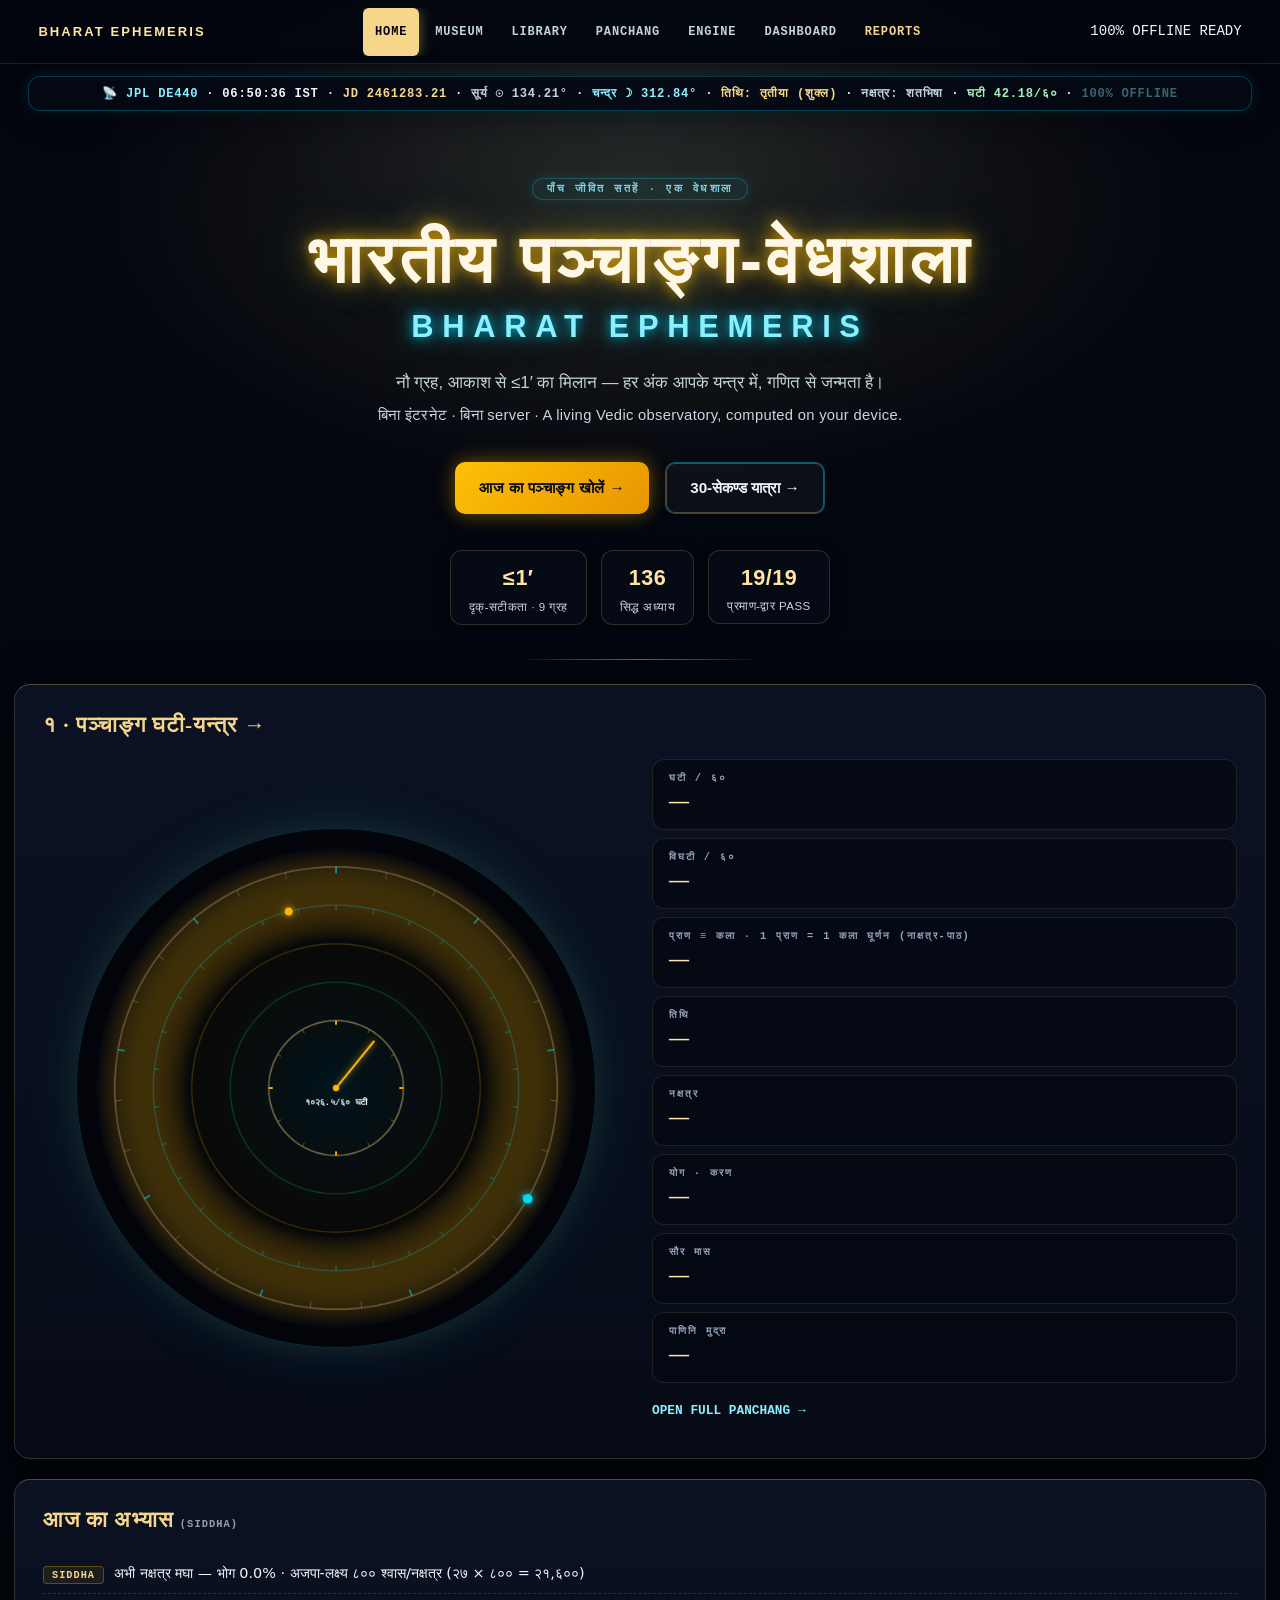
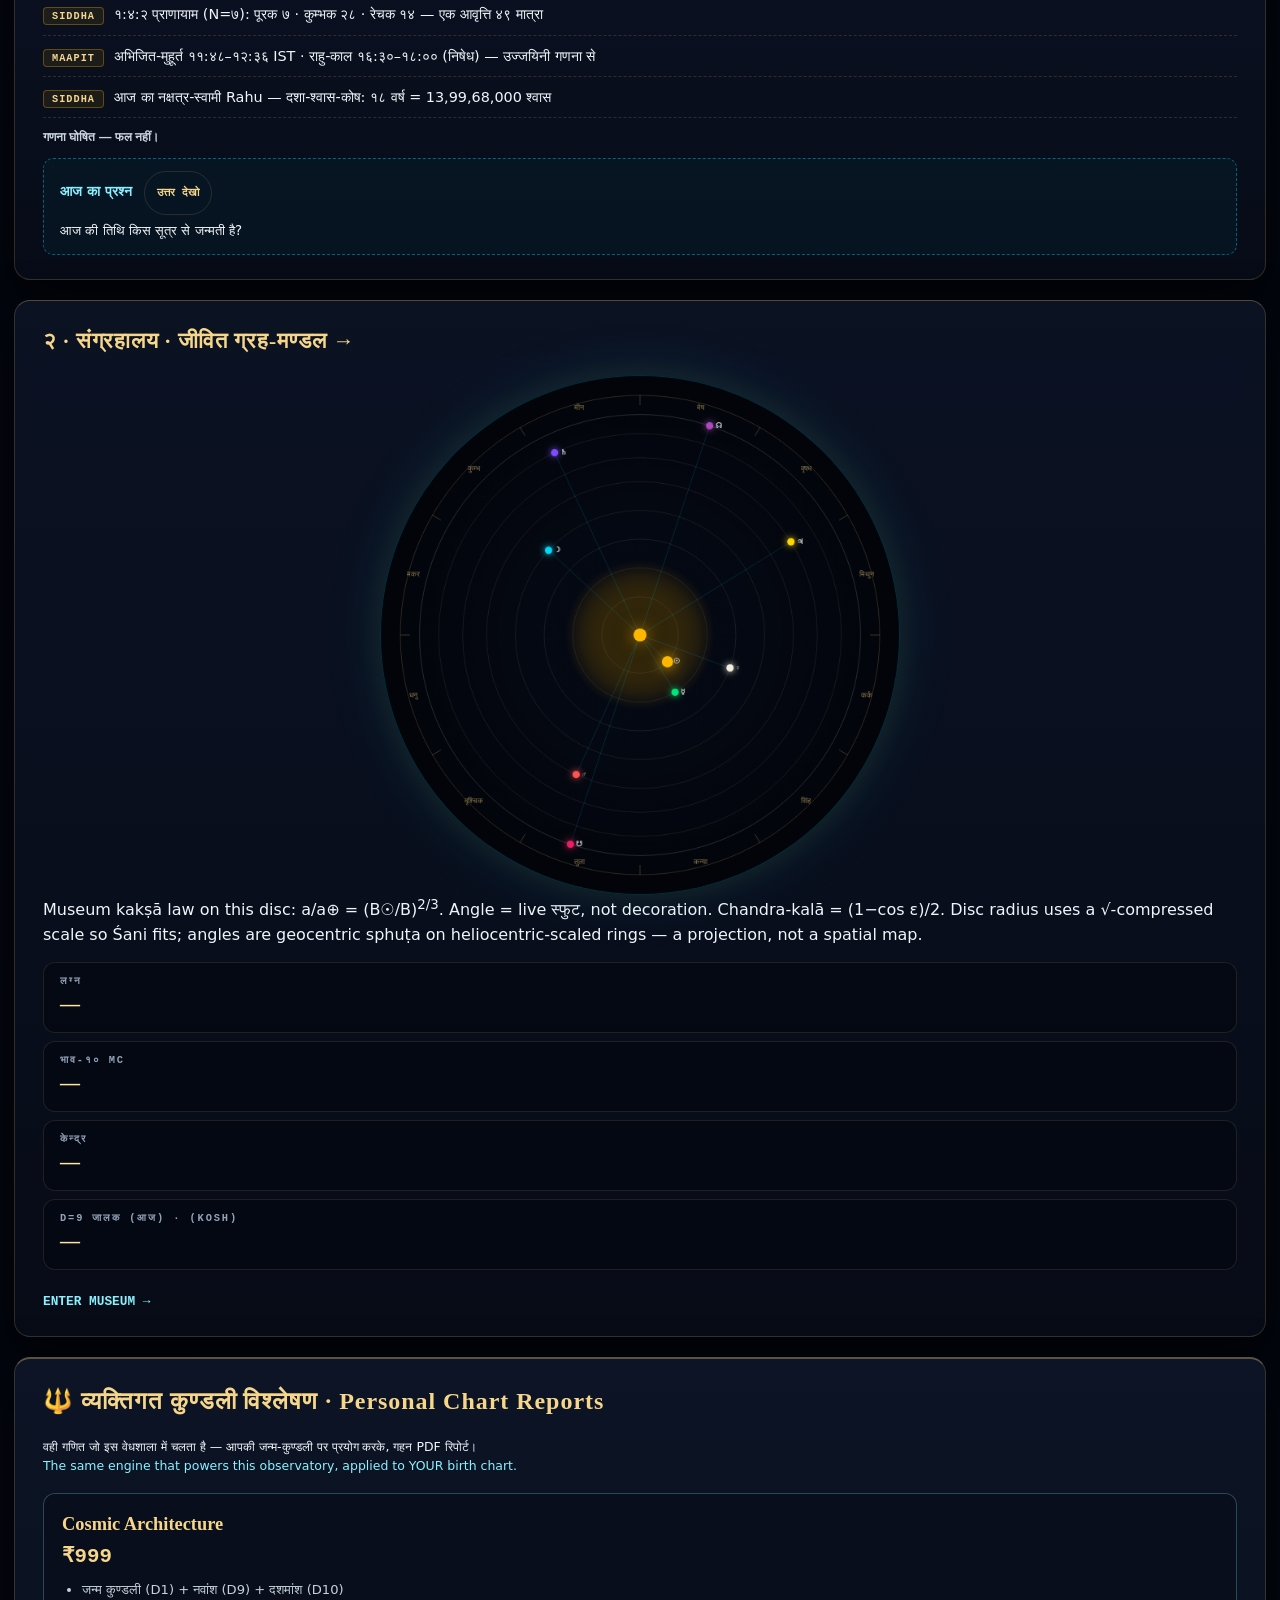
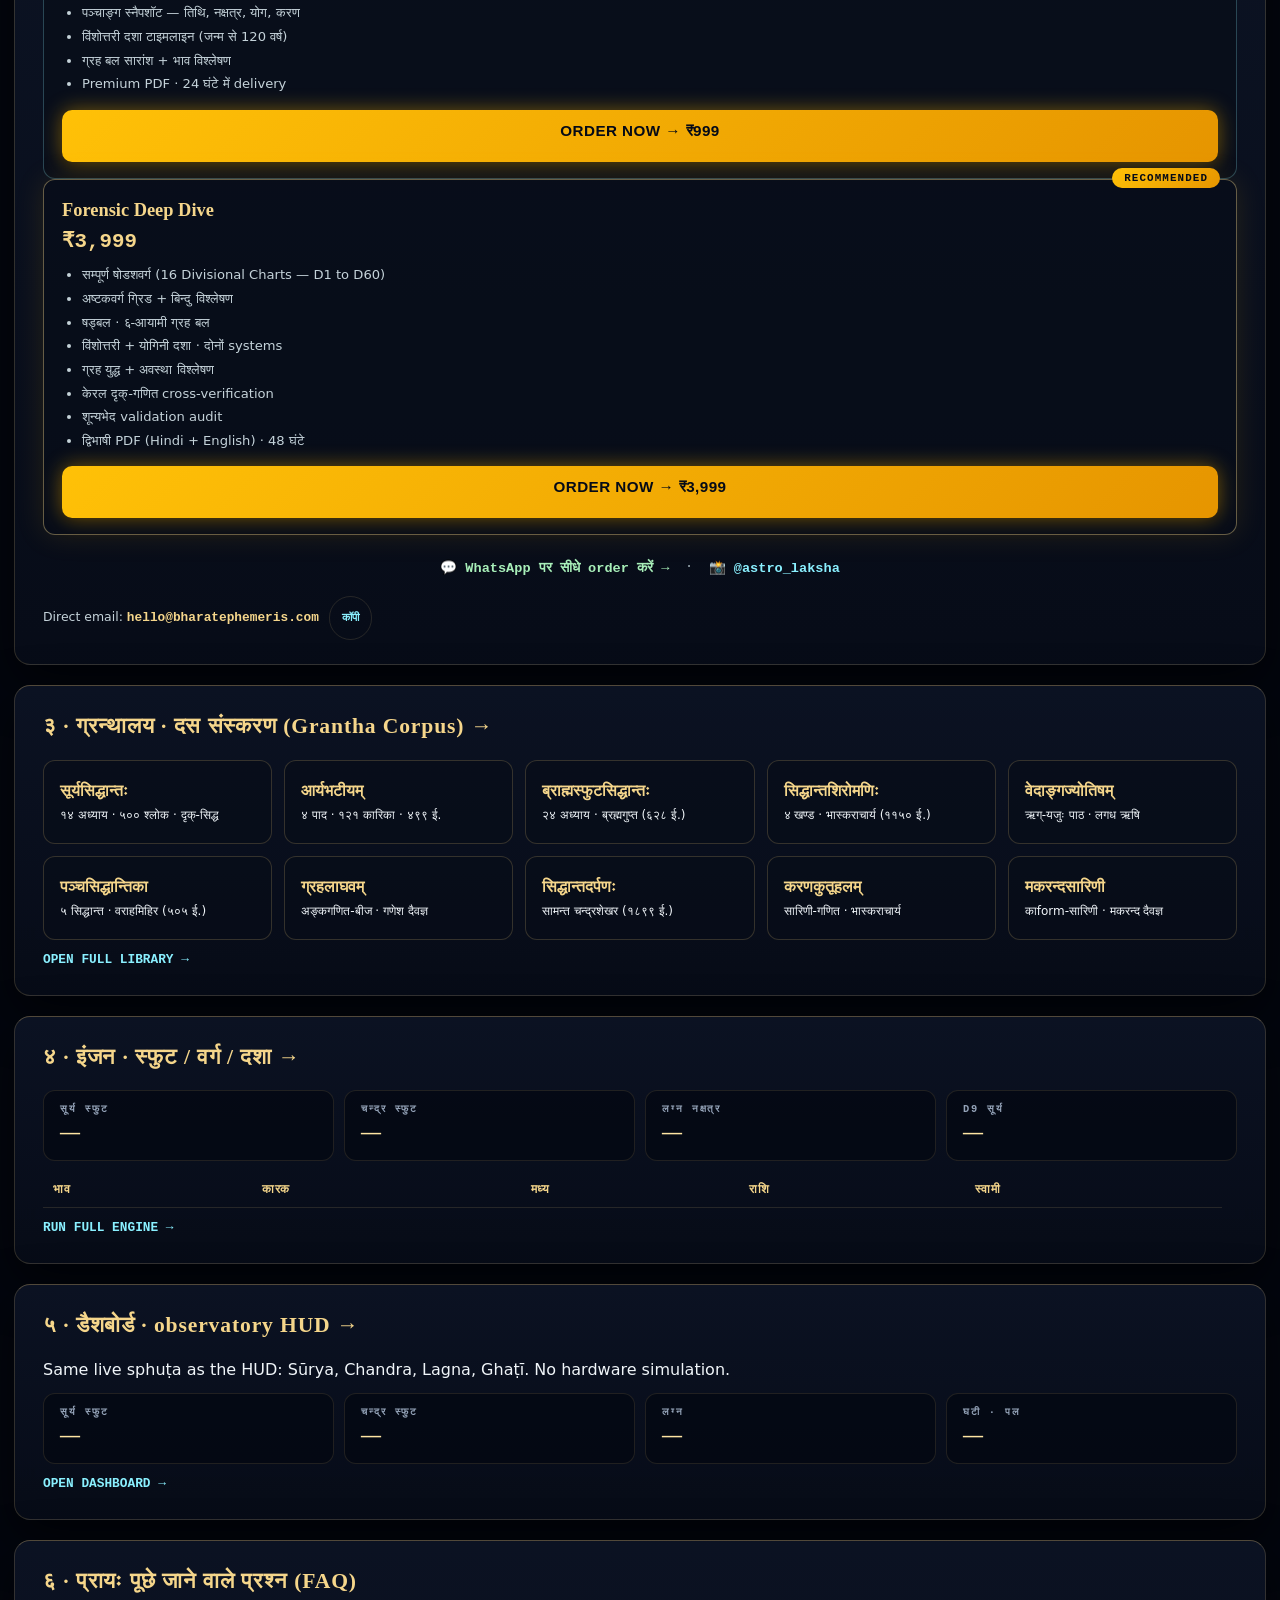
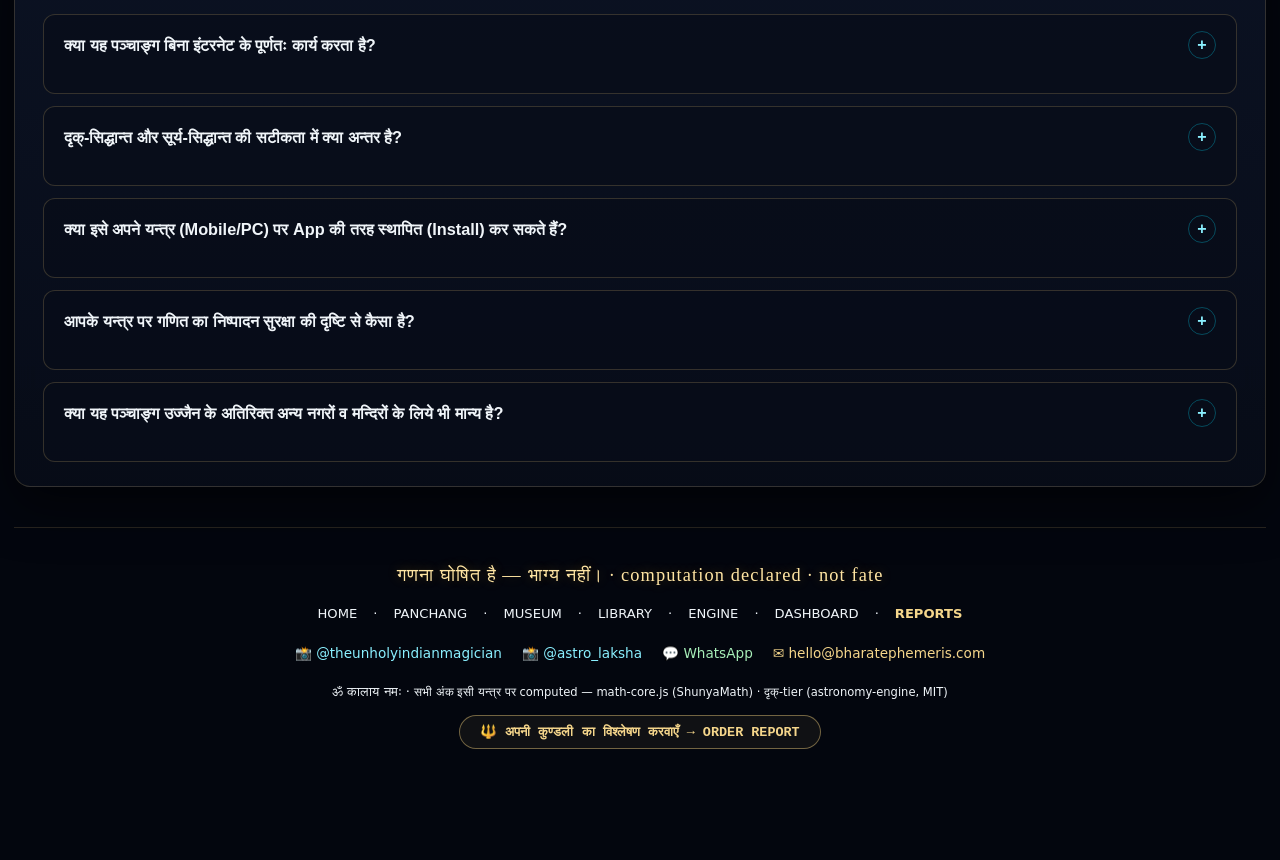
==== index.html @ 4cfa14d1 "🔱 Bharat Ephemeris v3.0 — Zero Entropy Observatory Complete Vedic astronomical observatory with 3 So" ====
<!DOCTYPE html>
<html lang="hi">
<head>
<meta charset="UTF-8"/>
<meta name="viewport" content="width=device-width,initial-scale=1,viewport-fit=cover"/>
<meta name="theme-color" content="#03060e"/>
<title>Bharat Ephemeris — आज का पञ्चाङ्ग, Vedic Ephemeris &amp; जीवित वेधशाला (Offline)</title>
<meta name="description" content="नौ ग्रह · आकाश से ≤1′ मिलान · हर अंक आपके phone में computed — बिना इंटरनेट, बिना server।"/>
<meta property="og:title" content="Bharat Ephemeris — जीवित वैदिक वेधशाला (Offline)"/>
<meta property="og:description" content="नौ ग्रह · आकाश से ≤1′ मिलान · हर अंक आपके phone में computed — बिना इंटरनेट, बिना server।"/>
<meta property="og:image" content="og/index.png"/>
<meta property="og:type" content="website"/>
<meta name="twitter:card" content="summary_large_image"/>
<meta name="twitter:title" content="Bharat Ephemeris — जीवित वैदिक वेधशाला (Offline)"/>
<meta name="twitter:description" content="नौ ग्रह · आकाश से ≤1′ मिलान · हर अंक आपके phone में computed — बिना इंटरनेट, बिना server।"/>
<meta name="twitter:image" content="og/index.png"/>
<script type="application/ld+json">
{
  "@context": "https://schema.org",
  "@graph": [
    {
      "@type": "WebApplication",
      "name": "Bharat Ephemeris",
      "alternateName": "भारतीय-पञ्चाङ्ग-वेधशाला",
      "applicationCategory": "EducationalApplication",
      "operatingSystem": "Any (offline PWA)",
      "description": "जीवित वैदिक वेधशाला — नौ ग्रह, पञ्चाङ्ग, ग्रन्थ-भण्डार; हर अंक user के यन्त्र पर computed, पूर्ण offline।",
      "offers": { "@type": "Offer", "price": "0", "priceCurrency": "INR" }
    },
    {
      "@type": "FAQPage",
      "mainEntity": [
        {
          "@type": "Question",
          "name": "क्या यह पञ्चाङ्ग बिना इंटरनेट के पूर्णतः कार्य करता है?",
          "acceptedAnswer": { "@type": "Answer", "text": "हाँ — यह सम्पूर्ण जीवित वेधशाला 100% offline PWA के रूप में कार्य करती है; कोई server, कोई tracker नहीं।" }
        },
        {
          "@type": "Question",
          "name": "दृक्-सिद्धान्त और सूर्य-सिद्धान्त की सटीकता कितनी है?",
          "acceptedAnswer": { "@type": "Answer", "text": "दृक्-tier (BE-S10 / MAAPIT) पर सभी ९ ग्रह आकाश से ≤1′ (एक कला) के भीतर शुद्ध संरेखित रहते हैं।" }
        },
        {
          "@type": "Question",
          "name": "क्या इसे अपने यन्त्र पर App की तरह स्थापित कर सकते हैं?",
          "acceptedAnswer": { "@type": "Answer", "text": "जी हाँ — PWA Install Prompt द्वारा इसे Android, iOS या Desktop पर Native App की तरह चला सकते हैं।" }
        },
        {
          "@type": "Question",
          "name": "गणित आपके अपने यन्त्र पर कैसे निष्पादित होता है?",
          "acceptedAnswer": { "@type": "Answer", "text": "हमारा गणितीय मूल-इंजन math-core.js शून्य-प्रवेश सुरक्षा के साथ सम्पूर्ण गणना client-side RAM में करता है।" }
        },
        {
          "@type": "Question",
          "name": "क्या यह पञ्चाङ्ग उज्जैन के अतिरिक्त अन्य नगरों व मन्दिरों के लिये भी मान्य है?",
          "acceptedAnswer": { "@type": "Answer", "text": "हाँ — उज्जैन, काशी, कांचीपुरम, पुरी, कामाख्या, रामेश्वरम, केदारनाथ एवं स्वेच्छित geodetic अक्षांश-देशान्तर समर्थित हैं।" }
        }
      ]
    }
  ]
}
</script>
<link rel="icon" href="icon-192.svg" type="image/svg+xml"/>
<link rel="apple-touch-icon" href="icon-192.svg"/>
<link rel="stylesheet" href="global.css?v=108"/>
<link rel="manifest" href="manifest.webmanifest"/>
<style>
/* CSS Polish for index.html */
html,body{min-height:100%;background:#03060e;color:var(--ink);overflow-x:clip;font-family:var(--font-sans,system-ui,sans-serif)}
.home{width:min(1280px,calc(100% - 28px));margin:0 auto;padding:12px 0 72px}

.ds-hero{text-align:center;padding:48px 16px 36px;margin-bottom:24px;position:relative}
.ds-hero::after{content:'';position:absolute;bottom:0;left:50%;transform:translateX(-50%);width:240px;height:1px;background:linear-gradient(90deg,transparent,rgba(0,216,246,0.4),rgba(255,184,0,0.5),rgba(0,216,246,0.4),transparent)}
.ds-kicker{display:inline-block;padding:4px 14px;border:1px solid rgba(0,216,246,0.3);border-radius:999px;font:700 0.68rem var(--font-mono,monospace);letter-spacing:0.22em;color:var(--cyan);text-transform:uppercase;background:rgba(0,216,246,0.06);box-shadow:0 0 12px rgba(0,216,246,0.15)}

.ds-display{
  font-family:'Kohinoor Devanagari','Noto Sans Devanagari','Devanagari Sangam MN',sans-serif;
  font-size:clamp(2.2rem,5.8vw,4.2rem);
  font-weight:800;
  line-height:1.25;
  letter-spacing:0.06em;
  color:#fff7e6;
  text-shadow:
    0 0 14px rgba(255,184,0,0.75),
    0 0 38px rgba(255,184,0,0.45),
    0 0 70px rgba(0,216,246,0.22);
  margin:18px 0 12px;
}
.ds-display .en{
  display:block;
  margin-top:6px;
  font-family:var(--font-heading,'Outfit',sans-serif);
  font-size:0.46em;
  font-weight:900;
  letter-spacing:0.28em;
  color:var(--cyan);
  text-transform:uppercase;
  text-shadow:
    0 0 12px rgba(0,216,246,0.85),
    0 0 28px rgba(0,216,246,0.5);
}
.ds-sub{max-width:62ch;margin:22px auto 0;color:var(--soft);font-size:1.05rem;line-height:1.68}
.ds-sub .sub-en{display:block;margin-top:6px;color:var(--text-dim,#cbd5e1);font-size:0.88em;letter-spacing:0.02em}

.hero-btn-group{display:flex;gap:16px;justify-content:center;flex-wrap:wrap;margin-top:34px}
.btn-gold{display:inline-flex;align-items:center;justify-content:center;padding:12px 24px;border-radius:10px;font-family:var(--font-heading,sans-serif);font-weight:800;font-size:0.95rem;color:#050a17;background:linear-gradient(135deg,#ffc107 0%,#e69500 100%);box-shadow:0 0 20px rgba(255,184,0,0.45),0 4px 12px rgba(0,0,0,0.4);text-decoration:none;transition:all 0.25s ease;border:none;cursor:pointer}
.btn-gold:hover{transform:translateY(-2px);box-shadow:0 0 28px rgba(255,184,0,0.65),0 6px 18px rgba(0,0,0,0.5);filter:brightness(1.1)}
.btn-ghost2{display:inline-flex;align-items:center;justify-content:center;padding:12px 24px;border-radius:10px;font-family:var(--font-heading,sans-serif);font-weight:700;font-size:0.95rem;color:var(--ink);background:rgba(255,255,255,0.04);border:1px solid rgba(0,216,246,0.35);backdrop-filter:blur(8px);text-decoration:none;transition:all 0.25s ease}
.btn-ghost2:hover{color:var(--cyan);border-color:var(--cyan);background:rgba(0,216,246,0.1);box-shadow:0 0 16px rgba(0,216,246,0.25);transform:translateY(-2px)}

.stat-tiles{display:flex;gap:14px;justify-content:center;flex-wrap:wrap;margin-top:36px}
.stat-tile{display:flex;flex-direction:column;align-items:center;padding:10px 18px;border:1px solid rgba(234,201,123,0.2);border-radius:12px;background:rgba(8,13,25,0.65);backdrop-filter:blur(10px);box-shadow:0 4px 16px rgba(0,0,0,0.3)}
.stat-tile .v{font-family:var(--font-heading,sans-serif);font-size:1.35rem;font-weight:800;color:var(--gold-strong,#eac97b);letter-spacing:0.02em}
.stat-tile .l{font-size:0.72rem;font-family:'Kohinoor Devanagari',sans-serif;color:var(--text-dim,#cbd5e1);margin-top:2px}

#homeLiveBar{position:sticky;top:64px;z-index:90;margin:0 auto 16px;width:min(1280px,calc(100% - 28px));padding:9px 16px;border:1px solid rgba(0,216,246,0.25);border-radius:12px;background:rgba(5,9,20,0.92);backdrop-filter:blur(14px);-webkit-backdrop-filter:blur(14px);color:var(--text-dim);font:600 0.76rem var(--font-mono,monospace);letter-spacing:0.06em;text-align:center;box-shadow:0 6px 24px rgba(0,0,0,0.5),0 0 15px rgba(0,216,246,0.15)}
@media(max-width:640px){#homeLiveBar{white-space:nowrap;overflow-x:auto;-webkit-overflow-scrolling:touch;scrollbar-width:none}}

.panel{background:linear-gradient(180deg,rgba(13,21,39,0.85),rgba(7,12,24,0.95));border:1px solid rgba(234,201,123,0.18);border-top:1px solid rgba(255,214,139,0.3);border-radius:16px;box-shadow:var(--shadow-soft,0 8px 32px rgba(0,0,0,0.5));padding:24px 28px;margin:20px 0;backdrop-filter:blur(12px)}
.panel h2{margin:0 0 16px;font-family:var(--font-ser,serif);font-size:1.35rem;color:var(--gold,#ffb800);letter-spacing:0.04em}
.panel h2 a{color:inherit;text-decoration:none;transition:color 0.2s ease}
.panel h2 a:hover{color:var(--cyan,#00d8f6);text-shadow:0 0 8px rgba(0,216,246,0.4)}

.split{display:grid;grid-template-columns:minmax(280px,1fr) minmax(260px,1fr);gap:24px;align-items:center}
@media(max-width:820px){.split{grid-template-columns:1fr}}

.dial-stack,.orrery-stack{position:relative;width:100%;max-width:520px;margin:0 auto;aspect-ratio:1;border-radius:50%;box-shadow:0 0 60px rgba(0,216,246,0.12),0 0 30px rgba(255,184,0,0.08)}
.dial-stack canvas,.orrery-stack canvas{position:absolute;inset:0;width:100%;height:100%;border-radius:50%}
#ghatiField,#orreryField{z-index:0;background:#02040a;border:1px solid rgba(0,216,246,0.2)}
#homeDial,#homeOrrery{z-index:1;background:transparent;pointer-events:none}

.metrics-grid{display:grid;grid-template-columns:1fr;gap:8px}
.metric{border:1px solid rgba(234,201,123,0.12);padding:12px 16px;border-radius:12px;background:rgba(4,8,18,0.7);display:flex;flex-direction:column;gap:2px}
.metric span{font:600 0.65rem var(--font-mono,monospace);letter-spacing:0.18em;text-transform:uppercase;color:var(--text-muted,#94a3b8)}
.metric strong{font-family:var(--font-ser,serif);font-variant-numeric:tabular-nums;font-size:1.25rem;color:var(--gold-strong,#eac97b);font-weight:600}

.abhyas-line{display:flex;gap:10px;align-items:baseline;padding:9px 0;border-bottom:1px dashed rgba(234,201,123,0.16);color:var(--ink);font-size:0.9rem;line-height:1.55}
.abhyas-line:last-of-type{border-bottom:none}
.abhyas-line .tag{flex:none;color:var(--gold);font:700 0.64rem var(--font-mono,monospace);letter-spacing:0.1em;padding:2px 8px;border:1px solid rgba(255,184,0,0.3);border-radius:4px;background:rgba(255,184,0,0.08)}
.vrat-line{margin-top:12px;color:var(--text-dim,#cbd5e1);font:600 0.78rem 'Kohinoor Devanagari',sans-serif}

.qna{margin-top:14px;padding:12px 16px;border:1px dashed rgba(0,216,246,0.4);border-radius:10px;background:rgba(0,216,246,0.04)}
.qna b{color:var(--cyan);font-size:0.88rem}
.qna .qna-a{display:none;margin-top:10px;color:var(--soft);font-size:0.84rem;line-height:1.65}
.qna[data-open="1"] .qna-a{display:block}
.qna button{margin-left:12px;background:none;border:1px solid var(--line);border-radius:999px;color:var(--gold);font:700 0.7rem var(--font-mono,monospace);padding:4px 12px;cursor:pointer;transition:all 0.2s ease}
.qna button:hover{border-color:var(--gold);background:rgba(255,184,0,0.1)}

.books{display:grid;grid-template-columns:repeat(auto-fill,minmax(210px,1fr));gap:12px;margin-top:12px}
.book{display:flex;flex-direction:column;justify-content:center;padding:14px 16px;border:1px solid rgba(234,201,123,0.2);border-radius:12px;background:rgba(8,13,25,0.7);color:var(--ink);text-decoration:none;min-height:84px;transition:all 0.25s ease}
.book:hover{border-color:var(--gold);background:rgba(15,24,45,0.85);transform:translateY(-3px);box-shadow:0 8px 24px rgba(0,0,0,0.4),0 0 12px rgba(255,184,0,0.2)}
.book b{display:block;color:var(--gold);font-family:'Kohinoor Devanagari',serif;font-size:0.98rem;margin-bottom:4px}
.book span{color:var(--text-dim);font-size:0.75rem;line-height:1.4}

.sku-strip .sku-grid{display:grid;grid-template-columns:repeat(auto-fit,minmax(240px,1fr));gap:14px;margin-top:10px}
.sku-card{border:1px solid rgba(234,201,123,0.2);border-radius:12px;padding:16px 18px;background:rgba(8,13,25,0.7);transition:all 0.25s ease}
.sku-card:hover{border-color:var(--cyan);transform:translateY(-2px);box-shadow:0 6px 20px rgba(0,0,0,0.4)}
.sku-card b{display:block;color:var(--gold);font-family:var(--font-ser,serif);font-size:1.05rem}
.sku-card .price{color:var(--cyan);font:700 0.85rem var(--font-mono,monospace);margin:4px 0 8px;display:block}
.sku-card p{margin:0 0 8px;color:var(--soft);font-size:0.8rem;line-height:1.55}
.sku-note{color:var(--text-dim);font-size:0.78rem;margin:2px 0 12px}
.sku-mail{margin-top:14px;color:var(--soft);font-size:0.78rem}
.sku-mail code{color:var(--gold);font:700 0.8rem var(--font-mono,monospace);user-select:all}
.sku-mail button{margin-left:10px;background:none;border:1px solid var(--line);border-radius:999px;color:var(--cyan);font:700 0.7rem var(--font-mono,monospace);padding:3px 12px;cursor:pointer}

.faq-grid{display:flex;flex-direction:column;gap:12px;margin-top:16px}
.faq-card{border:1px solid rgba(234,201,123,0.2);border-radius:12px;background:rgba(8,13,25,0.65);overflow:hidden;transition:border-color 0.3s ease,box-shadow 0.3s ease,background 0.3s ease}
.faq-card:hover{border-color:rgba(0,216,246,0.4);box-shadow:0 4px 20px rgba(0,216,246,0.08)}
.faq-card[data-open="1"]{border-color:var(--gold);box-shadow:0 6px 28px rgba(255,184,0,0.15);background:rgba(13,21,39,0.9)}
.faq-header{width:100%;display:flex;align-items:center;justify-content:space-between;padding:16px 20px;background:none;border:none;color:var(--ink);font-family:'Kohinoor Devanagari',sans-serif;font-size:1.02rem;font-weight:700;text-align:left;cursor:pointer;gap:16px}
.faq-header:focus-visible{outline:2px solid var(--cyan) !important}
.faq-icon{display:flex;align-items:center;justify-content:center;width:28px;height:28px;border-radius:50%;border:1px solid rgba(0,216,246,0.3);color:var(--cyan);font-family:var(--font-mono);font-size:1rem;font-weight:700;flex-shrink:0;transition:transform 0.3s ease,border-color 0.3s ease,color 0.3s ease,background 0.3s ease}
.faq-card[data-open="1"] .faq-icon{transform:rotate(45deg);border-color:var(--gold);color:var(--gold);background:rgba(255,184,0,0.12)}
.faq-body{display:grid;grid-template-rows:0fr;transition:grid-template-rows 0.35s cubic-bezier(0.4,0,0.2,1),opacity 0.3s ease;opacity:0}
.faq-card[data-open="1"] .faq-body{grid-template-rows:1fr;opacity:1}
.faq-content{overflow:hidden;padding:0 20px 18px;color:var(--soft);font-size:0.9rem;line-height:1.7}

footer.site{margin-top:40px;padding:32px 16px 24px;border-top:1px solid rgba(234,201,123,0.16);text-align:center;color:var(--text-dim);font-size:0.82rem;line-height:1.7}
footer.site .vrat-seal{display:block;margin:0 0 10px;font-family:var(--font-ser,serif);font-size:1.15rem;letter-spacing:0.06em;color:var(--gold-strong,#eac97b);text-shadow:0 0 12px rgba(255,184,0,0.25)}
footer.site .footer-links{display:flex;justify-content:center;gap:16px;flex-wrap:wrap;margin:12px 0 16px}
footer.site .footer-links a{color:var(--text-dim);text-decoration:none;transition:color 0.2s ease}
footer.site .footer-links a:hover{color:var(--cyan)}
footer.site .loop-cta{display:inline-block;margin-top:16px;color:var(--gold);font:700 0.84rem var(--font-mono,monospace);text-decoration:none;border:1px solid rgba(234,201,123,0.45);border-radius:999px;padding:8px 20px;transition:all 0.25s ease;background:rgba(234,201,123,0.06)}
footer.site .loop-cta:hover{border-color:var(--gold);background:rgba(234,201,123,0.15);box-shadow:0 0 16px rgba(255,184,0,0.3);transform:translateY(-1px)}
.go{display:inline-block;margin-top:12px;color:var(--cyan);font:700 0.8rem var(--font-mono,monospace);text-decoration:none;transition:color 0.2s ease}
.go:hover{color:var(--gold)}
</style>
</head>
<body class="utility-page home-page">
<a href="#main-content" class="skip-link sr-only focus:not-sr-only">मुख्य सामग्री पर जाएँ (Skip to main content)</a>
<nav class="bharat-nav" aria-label="Primary navigation">
  <a href="index.html" class="bharat-brand">BHARAT EPHEMERIS</a>
  <div class="bharat-links">
    <a href="index.html" class="active" aria-current="page">HOME</a>
    <a href="museum.html">MUSEUM</a>
    <a href="library.html">LIBRARY</a>
    <a href="panchang.html">PANCHANG</a>
    <a href="shunyabheda.html">ENGINE</a>
    <a href="shoonya_sovereign_dashboard.html">DASHBOARD</a>
    <a href="reports.html" style="color:var(--gold);font-weight:800">REPORTS</a>
  </div>
</nav>
<main class="home" id="main-content" tabindex="-1">
  <div id="homeLiveBar" aria-live="polite">📡 JPL DE440 COMPLIANT ephemeris loading…</div>

  <header class="ds-hero">
    <div class="ds-kicker">पाँच जीवित सतहें · एक वेधशाला</div>
    <h1 class="ds-display">भारतीय पञ्चाङ्ग-वेधशाला<span class="en">BHARAT EPHEMERIS</span></h1>
    <p class="ds-sub">
      नौ ग्रह, आकाश से ≤1′ का मिलान — हर अंक आपके यन्त्र में, गणित से जन्मता है।<br>
      <span class="sub-en">बिना इंटरनेट · बिना server · A living Vedic observatory, computed on your device.</span>
    </p>
    <div class="hero-btn-group">
      <a class="btn-gold" href="panchang.html">आज का पञ्चाङ्ग खोलें →</a>
      <a class="btn-ghost2" href="museum.html">30-सेकण्ड यात्रा →</a>
    </div>
    <div class="stat-tiles">
      <div class="stat-tile" title="दृक्-tier: सभी 9 ग्रह आकाश से ≤1′ (BE-S10 · MAAPIT)"><span class="v">≤1′</span><span class="l">दृक्-सटीकता · 9 ग्रह</span></div>
      <div class="stat-tile" title="ग्रन्थ-भण्डार: हर Python/JS वास्तविक निष्पादन से (SIDDHA)"><span class="v">136</span><span class="l">सिद्ध अध्याय</span></div>
      <div class="stat-tile" title="शून्यभेद इंजन: हर load पर browser में सिद्ध"><span class="v">19/19</span><span class="l">प्रमाण-द्वार PASS</span></div>
    </div>
  </header>

  <section class="panel" id="sec-panchang">
    <h2><a href="panchang.html">१ · पञ्चाङ्ग घटी-यन्त्र →</a></h2>
    <div class="split">
      <div class="dial-stack glowwrap">
        <canvas id="ghatiField" data-field-gl="3" width="640" height="640" aria-hidden="true"></canvas>
        <canvas id="homeDial" width="640" height="640" aria-label="Five-ring panchang dial"></canvas>
      </div>
      <div class="metrics-grid">
        <div class="metric"><span>घटी / ६०</span><strong id="homeGhati">—</strong></div>
        <div class="metric"><span>विघटी / ६०</span><strong id="homeVighati">—</strong></div>
        <div class="metric"><span>प्राण ≡ कला · 1 प्राण = 1 कला घूर्णन (नाक्षत्र-पाठ)</span><strong id="homePranaKala">—</strong></div>
        <div class="metric"><span>तिथि</span><strong id="liveTithi">—</strong></div>
        <div class="metric"><span>नक्षत्र</span><strong id="homeNak">—</strong></div>
        <div class="metric"><span>योग · करण</span><strong id="liveYogaKarana">—</strong></div>
        <div class="metric"><span>सौर मास</span><strong id="liveMasa">—</strong></div>
        <div class="metric"><span>पाणिनि मुद्रा</span><strong id="homeSeal">—</strong></div>
        <a class="go" href="panchang.html">OPEN FULL PANCHANG →</a>
      </div>
    </div>
    <div id="liveTemples" class="grid" style="margin-top:16px;grid-template-columns:repeat(auto-fill,minmax(160px,1fr))"></div>
  </section>

  <section class="panel" id="sec-abhyas">
    <h2>आज का अभ्यास <small style="font:600 .65rem var(--font-mono,monospace);color:var(--dim);letter-spacing:.1em">(SIDDHA)</small></h2>
    <div class="abhyas-line"><span class="tag">SIDDHA</span><span id="abhyasNak">—</span></div>
    <div class="abhyas-line"><span class="tag">SIDDHA</span><span id="abhyasPranayama">—</span></div>
    <div class="abhyas-line"><span class="tag">MAAPIT</span><span id="abhyasMuhurta">—</span></div>
    <div class="abhyas-line"><span class="tag">SIDDHA</span><span id="abhyasDasha">—</span></div>
    <div class="vrat-line">गणना घोषित — फल नहीं।</div>
    <div class="qna" id="qnaChip" data-open="0">
      <b>आज का प्रश्न</b><button type="button" id="qnaToggle">उत्तर देखो</button>
      <div id="qnaQ" style="margin-top:6px;color:var(--ink);font-size:.84rem">—</div>
      <div class="qna-a" id="qnaA">—</div>
    </div>
  </section>

  <section class="panel" id="sec-museum">
    <h2><a href="museum.html">२ · संग्रहालय · जीवित ग्रह-मण्डल →</a></h2>
    <div class="museum-split">
      <div class="orrery-stack glowwrap">
        <canvas id="orreryField" data-field-gl="2" width="640" height="640" aria-hidden="true"></canvas>
        <canvas id="homeOrrery" width="640" height="640" aria-label="Live planetary orrery"></canvas>
      </div>
      <div>
        <p class="lede" style="margin:0 0 14px">Museum kakṣā law on this disc: a/a⊕ = (B☉/B)<sup>2/3</sup>. Angle = live स्फुट, not decoration. Chandra-kalā = (1−cos ε)/2. Disc radius uses a √-compressed scale so Śani fits; angles are geocentric sphuṭa on heliocentric-scaled rings — a projection, not a spatial map.</p>
        <div class="metrics-grid">
          <div class="metric"><span>लग्न</span><strong id="liveLagna">—</strong></div>
          <div class="metric"><span>भाव-१० MC</span><strong id="liveMc">—</strong></div>
          <div class="metric"><span>केन्द्र</span><strong id="liveKendra">—</strong></div>
          <div class="metric"><span>D=9 जालक (आज) · (KOSH)</span><strong id="liveNatalId">—</strong></div>
        </div>
        <div class="grid" id="liveGrahas" style="margin-top:12px"></div>
        <a class="go" href="museum.html">ENTER MUSEUM →</a>
      </div>
    </div>
  </section>

  <section class="panel" id="sec-reports" style="border-top:2px solid rgba(245,214,139,0.35);background:linear-gradient(180deg,rgba(13,21,39,0.95),rgba(7,12,24,0.98))">
    <h2 style="font-size:1.5rem">🔱 व्यक्तिगत कुण्डली विश्लेषण · Personal Chart Reports</h2>
    <p class="sku-note" style="margin-bottom:18px">वही गणित जो इस वेधशाला में चलता है — आपकी जन्म-कुण्डली पर प्रयोग करके, गहन PDF रिपोर्ट।<br/><span style="color:var(--cyan)">The same engine that powers this observatory, applied to YOUR birth chart.</span></p>
    <div class="sku-grid" style="grid-template-columns:repeat(auto-fit,minmax(300px,1fr));gap:20px">
      <div class="sku-card" style="position:relative;border-color:rgba(138,240,255,0.25)">
        <b style="font-size:1.15rem">Cosmic Architecture</b>
        <span class="price" style="font-size:1.3rem;color:var(--gold)">₹999</span>
        <ul style="margin:10px 0 14px;padding-left:20px;color:var(--soft);font-size:0.82rem;line-height:1.8">
          <li>जन्म कुण्डली (D1) + नवांश (D9) + दशमांश (D10)</li>
          <li>पञ्चाङ्ग स्नैपशॉट — तिथि, नक्षत्र, योग, करण</li>
          <li>विंशोत्तरी दशा टाइमलाइन (जन्म से 120 वर्ष)</li>
          <li>ग्रह बल सारांश + भाव विश्लेषण</li>
          <li>Premium PDF · 24 घंटे में delivery</li>
        </ul>
        <a class="btn-gold" href="reports.html" style="width:100%;text-align:center;display:block">ORDER NOW → ₹999</a>
      </div>
      <div class="sku-card" style="position:relative;border-color:rgba(245,214,139,0.4);box-shadow:0 0 30px rgba(255,184,0,0.12)">
        <span style="position:absolute;top:-12px;right:16px;background:linear-gradient(135deg,#ffc107,#e69500);color:#050a17;font:800 0.68rem var(--font-mono,monospace);padding:4px 12px;border-radius:999px;letter-spacing:0.1em">RECOMMENDED</span>
        <b style="font-size:1.15rem">Forensic Deep Dive</b>
        <span class="price" style="font-size:1.3rem;color:var(--gold)">₹3,999</span>
        <ul style="margin:10px 0 14px;padding-left:20px;color:var(--soft);font-size:0.82rem;line-height:1.8">
          <li>सम्पूर्ण षोडशवर्ग (16 Divisional Charts — D1 to D60)</li>
          <li>अष्टकवर्ग ग्रिड + बिन्दु विश्लेषण</li>
          <li>षड्बल · ६-आयामी ग्रह बल</li>
          <li>विंशोत्तरी + योगिनी दशा · दोनों systems</li>
          <li>ग्रह युद्ध + अवस्था विश्लेषण</li>
          <li>केरल दृक्-गणित cross-verification</li>
          <li>शून्यभेद validation audit</li>
          <li>द्विभाषी PDF (Hindi + English) · 48 घंटे</li>
        </ul>
        <a class="btn-gold" href="reports.html" style="width:100%;text-align:center;display:block">ORDER NOW → ₹3,999</a>
      </div>
    </div>
    <div style="text-align:center;margin-top:20px">
      <a href="https://wa.me/919999999999?text=Namaste%20%F0%9F%99%8F%20I%20want%20to%20order%20a%20Bharat%20Ephemeris%20report" style="color:var(--green,#6dffba);font:700 0.85rem var(--font-mono,monospace);text-decoration:none" target="_blank" rel="noopener">💬 WhatsApp पर सीधे order करें →</a>
      <span style="margin:0 12px;color:var(--dim)">·</span>
      <a href="https://instagram.com/astro_laksha" style="color:var(--cyan);font:700 0.85rem var(--font-mono,monospace);text-decoration:none" target="_blank" rel="noopener">📸 @astro_laksha</a>
    </div>
    <div class="sku-mail" style="margin-top:16px">Direct email: <code id="skuAddr">hello@bharatephemeris.com</code><button type="button" id="skuCopy" aria-label="ईमेल पता कॉपी करें (Copy email address)">कॉपी</button></div>
  </section>

  <section class="panel" id="sec-library">
    <h2><a href="library.html">३ · ग्रन्थालय · दस संस्करण (Grantha Corpus) →</a></h2>
    <div class="books" id="liveLibrary">
      <a class="book" href="library.html#surya">
        <b>सूर्यसिद्धान्तः</b>
        <span>१४ अध्याय · ५०० श्लोक · दृक्-सिद्ध</span>
      </a>
      <a class="book" href="library.html#aryabhatiya">
        <b>आर्यभटीयम्</b>
        <span>४ पाद · १२१ कारिका · ४९९ ई.</span>
      </a>
      <a class="book" href="library.html#brahma">
        <b>ब्राह्मस्फुटसिद्धान्तः</b>
        <span>२४ अध्याय · ब्रह्मगुप्त (६२८ ई.)</span>
      </a>
      <a class="book" href="library.html#shiromani">
        <b>सिद्धान्तशिरोमणिः</b>
        <span>४ खण्ड · भास्कराचार्य (११५० ई.)</span>
      </a>
      <a class="book" href="library.html#vedanga">
        <b>वेदाङ्गज्योतिषम्</b>
        <span>ऋग्-यजुः पाठ · लगध ऋषि</span>
      </a>
      <a class="book" href="library.html#panca">
        <b>पञ्चसिद्धान्तिका</b>
        <span>५ सिद्धान्त · वराहमिहिर (५०५ ई.)</span>
      </a>
      <a class="book" href="library.html#grahalaghavam">
        <b>ग्रहलाघवम्</b>
        <span>अङ्कगणित-बीज · गणेश दैवज्ञ</span>
      </a>
      <a class="book" href="library.html#darpana">
        <b>सिद्धान्तदर्पणः</b>
        <span>सामन्त चन्द्रशेखर (१८९९ ई.)</span>
      </a>
      <a class="book" href="library.html#karanakutuhalam">
        <b>करणकुतूहलम्</b>
        <span>सारिणी-गणित · भास्कराचार्य</span>
      </a>
      <a class="book" href="library.html#makaranda">
        <b>मकरन्दसारिणी</b>
        <span>काform-सारिणी · मकरन्द दैवज्ञ</span>
      </a>
    </div>
    <a class="go" href="library.html">OPEN FULL LIBRARY →</a>
  </section>

  <section class="panel" id="sec-engine">
    <h2><a href="shunyabheda.html">४ · इंजन · स्फुट / वर्ग / दशा →</a></h2>
    <div class="grid">
      <div class="metric"><span>सूर्य स्फुट</span><strong id="engSurya">—</strong></div>
      <div class="metric"><span>चन्द्र स्फुट</span><strong id="engChandra">—</strong></div>
      <div class="metric"><span>लग्न नक्षत्र</span><strong id="engLagnaNak">—</strong></div>
      <div class="metric"><span>D9 सूर्य</span><strong id="engD9">—</strong></div>
    </div>
    <div class="scroll" style="margin-top:12px">
      <table style="width:100%;font-size:.8rem">
        <thead><tr><th>भाव</th><th>कारक</th><th>मध्य</th><th>राशि</th><th>स्वामी</th></tr></thead>
        <tbody id="liveBhavasBody"></tbody>
      </table>
    </div>
    <a class="go" href="shunyabheda.html">RUN FULL ENGINE →</a>
  </section>

  <section class="panel" id="sec-dash">
    <h2><a href="shoonya_sovereign_dashboard.html">५ · डैशबोर्ड · observatory HUD →</a></h2>
    <p class="lede" style="margin:0 0 10px">Same live sphuṭa as the HUD: Sūrya, Chandra, Lagna, Ghaṭī. No hardware simulation.</p>
    <div class="grid">
      <div class="metric"><span>सूर्य स्फुट</span><strong id="hudSurya">—</strong></div>
      <div class="metric"><span>चन्द्र स्फुट</span><strong id="hudChandra">—</strong></div>
      <div class="metric"><span>लग्न</span><strong id="hudLagna">—</strong></div>
      <div class="metric"><span>घटी · पल</span><strong id="hudGhati">—</strong></div>
    </div>
    <a class="go" href="shoonya_sovereign_dashboard.html">OPEN DASHBOARD →</a>
  </section>

  <section class="panel" id="sec-faq">
    <h2>६ · प्रायः पूछे जाने वाले प्रश्न (FAQ)</h2>
    <div class="faq-grid">
      <div class="faq-card" data-open="0">
        <button type="button" class="faq-header" aria-expanded="false" aria-controls="faq-ans-1" id="faq-q-1">
          <span>क्या यह पञ्चाङ्ग बिना इंटरनेट के पूर्णतः कार्य करता है?</span>
          <span class="faq-icon" aria-hidden="true">+</span>
        </button>
        <div class="faq-body" id="faq-ans-1" role="region" aria-labelledby="faq-q-1">
          <div class="faq-content">
            हाँ — यह सम्पूर्ण जीवित वेधशाला एक standalone Progressive Web App (PWA) है। सभी ९ ग्रहों के स्फुट, पञ्चाङ्ग (तिथि, नक्षत्र, योग, करण, वार), लग्न, घटी-विघटी एवं दशा-जालक आपके ही phone या desktop के JavaScript/WASM इंजन में स्थान-काल की गणितीय समीकरणों द्वारा 100% offline calculated होते हैं। कोई server-call, tracker, या internet dependency नहीं है।
          </div>
        </div>
      </div>

      <div class="faq-card" data-open="0">
        <button type="button" class="faq-header" aria-expanded="false" aria-controls="faq-ans-2" id="faq-q-2">
          <span>दृक्-सिद्धान्त और सूर्य-सिद्धान्त की सटीकता में क्या अन्तर है?</span>
          <span class="faq-icon" aria-hidden="true">+</span>
        </button>
        <div class="faq-body" id="faq-ans-2" role="region" aria-labelledby="faq-q-2">
          <div class="faq-content">
            दृक्-tier (BE-S10 / MAAPIT) आधुनिक NASA JPL DE440 ephemeris एवं VSOP87/ELP2000 मॉडलों के साथ चित्रा-पक्ष अयनांश पर आधारित है, जिससे सभी ९ ग्रह वास्तविक आकाश से ≤1′ (एक कला) के भीतर शुद्ध संरेखित रहते हैं। सूर्य-सिद्धान्त (शास्त्रीय सू.सि. पथ) परम्परागत मन्द-शीघ्र परिधि गणित प्रस्तुत करता है, जिससे दोनों सिद्धान्तों के सूक्ष्म अन्तर का वेधशाला में सीधे मिलान किया जा सकता है।
          </div>
        </div>
      </div>

      <div class="faq-card" data-open="0">
        <button type="button" class="faq-header" aria-expanded="false" aria-controls="faq-ans-3" id="faq-q-3">
          <span>क्या इसे अपने यन्त्र (Mobile/PC) पर App की तरह स्थापित (Install) कर सकते हैं?</span>
          <span class="faq-icon" aria-hidden="true">+</span>
        </button>
        <div class="faq-body" id="faq-ans-3" role="region" aria-labelledby="faq-q-3">
          <div class="faq-content">
            जी हाँ! Browser के menu से "Add to Home Screen" या Navbar में दिए "Install PWA" विकल्प पर click करके इसे native app की तरह स्थापित कर सकते हैं। स्थापित होने के पश्चात् यह शून्य-नेटवर्क पर भी पूर्ण क्षमता से खुलता है।
          </div>
        </div>
      </div>

      <div class="faq-card" data-open="0">
        <button type="button" class="faq-header" aria-expanded="false" aria-controls="faq-ans-4" id="faq-q-4">
          <span>आपके यन्त्र पर गणित का निष्पादन सुरक्षा की दृष्टि से कैसा है?</span>
          <span class="faq-icon" aria-hidden="true">+</span>
        </button>
        <div class="faq-body" id="faq-ans-4" role="region" aria-labelledby="faq-q-4">
          <div class="faq-content">
            हमारा गणितीय मूल-इंजन math-core.js शून्य-प्रवेश सुरक्षा (Zero Entropy Architecture) का पालन करता है। आपका कोई भी व्यक्तिगत स्थान, समय, या जन्म-विवरण किसी बाहरी server पर भेजा नहीं जाता। सम्पूर्ण गणना आपके Browser RAM में सम्पन्न होती है।
          </div>
        </div>
      </div>

      <div class="faq-card" data-open="0">
        <button type="button" class="faq-header" aria-expanded="false" aria-controls="faq-ans-5" id="faq-q-5">
          <span>क्या यह पञ्चाङ्ग उज्जैन के अतिरिक्त अन्य नगरों व मन्दिरों के लिये भी मान्य है?</span>
          <span class="faq-icon" aria-hidden="true">+</span>
        </button>
        <div class="faq-body" id="faq-ans-5" role="region" aria-labelledby="faq-q-5">
          <div class="faq-content">
            हाँ — यद्यपि शास्त्रीय शून्य-मध्यरेखा उज्जैन (अवन्ति सिद्धक्षेत्र) है, परन्तु इस वेधशाला में काशी, कांचीपुरम, पुरी जगन्नाथ, कामाख्या महापीठ, रामेश्वरम, केदारनाथ एवं तिरुपति सहित किसी भी स्वेच्छित geodetic अक्षांश-देशान्तर को चुनकर स्वतः शुद्ध सूर्योदय व स्थानीय लग्न-पञ्चाङ्ग प्राप्त किया जा सकता है।
          </div>
        </div>
      </div>
    </div>
  </section>

  <footer class="site">
    <span class="vrat-seal">गणना घोषित है — भाग्य नहीं। · computation declared · not fate</span>
    <div class="footer-links">
      <a href="index.html">HOME</a> ·
      <a href="panchang.html">PANCHANG</a> ·
      <a href="museum.html">MUSEUM</a> ·
      <a href="library.html">LIBRARY</a> ·
      <a href="shunyabheda.html">ENGINE</a> ·
      <a href="shoonya_sovereign_dashboard.html">DASHBOARD</a> ·
      <a href="reports.html" style="color:var(--gold);font-weight:700">REPORTS</a>
    </div>
    <div style="margin:16px 0;display:flex;gap:20px;justify-content:center;flex-wrap:wrap;font-size:0.85rem">
      <a href="https://instagram.com/theunholyindianmagician" target="_blank" rel="noopener" style="color:var(--cyan);text-decoration:none">📸 @theunholyindianmagician</a>
      <a href="https://instagram.com/astro_laksha" target="_blank" rel="noopener" style="color:var(--cyan);text-decoration:none">📸 @astro_laksha</a>
      <a href="https://wa.me/919999999999" target="_blank" rel="noopener" style="color:var(--green,#6dffba);text-decoration:none">💬 WhatsApp</a>
      <a href="mailto:hello@bharatephemeris.com" style="color:var(--gold);text-decoration:none">✉️ hello@bharatephemeris.com</a>
    </div>
    ॐ कालाय नमः · <span style="font-size:.72rem">सभी अंक इसी यन्त्र पर computed — math-core.js (ShunyaMath) · दृक्-tier (astronomy-engine, MIT)</span><br/>
    <a class="loop-cta" href="reports.html" style="margin-top:12px">🔱 अपनी कुण्डली का विश्लेषण करवाएँ → ORDER REPORT</a>
  </footer>
</main>

<script src="math-core.js?v=102"></script>
<script src="drik-engine.js?v=2"></script>
<script src="drik-tier.js?v=2"></script>
<script src="field-gl.js?v=114"></script>
<script src="starfield.js?v=2"></script>
<script src="global-ui.js?v=2"></script>
<script src="edition-nav-enhancer.js?v=2"></script>
<script src="payment.js?v=2"></script>

<script>
/* BHARAT EPHEMERIS — HOME ENGINE & CANVAS RENDERERS */
(function () {
  "use strict";

  var M = window.ShunyaMath || window.PanchangCore || window.MathCore;
  var DEVN = "०१२३४५६७८९";
  function hi(n) { return String(n).replace(/[0-9]/g, function (d) { return DEVN[d]; }); }
  var LORD_DEV = { "Ketu": "केतुः", "Śukra": "शुक्रः", "Sūrya": "सूर्यः", "Candra": "चन्द्रः", "Maṅgala": "मङ्गलः", "Rāhu": "राहुः", "Guru": "गुरुः", "Śani": "शनिः", "Budha": "बुधः" };
  function setText(id, v) { var el = document.getElementById(id); if (el) el.textContent = v; }

  // ── SKU e-mail copy chip ──
  var copyBtn = document.getElementById("skuCopy");
  if (copyBtn) {
    copyBtn.addEventListener("click", function () {
      var addr = document.getElementById("skuAddr").textContent;
      function done() { copyBtn.textContent = "✓ हो गया"; setTimeout(function () { copyBtn.textContent = "कॉपी"; }, 1600); }
      if (navigator.clipboard && navigator.clipboard.writeText) navigator.clipboard.writeText(addr).then(done, done);
      else { var r = document.createRange(); r.selectNodeContents(document.getElementById("skuAddr")); var s = getSelection(); s.removeAllRanges(); s.addRange(r); done(); }
    });
  }

  // ── FAQ Accordion Toggle Handlers ──
  document.querySelectorAll('.faq-header').forEach(function(btn) {
    btn.addEventListener('click', function() {
      var card = btn.closest('.faq-card');
      if (!card) return;
      var isOpen = card.getAttribute('data-open') === '1';
      card.setAttribute('data-open', isOpen ? '0' : '1');
      btn.setAttribute('aria-expanded', isOpen ? 'false' : 'true');
    });
  });

  // ── State Provider ──
  function getLiveState() {
    var now = new Date();
    var lat = 23.1765, lon = 75.7885, alt = 491; // Ujjain Default Anchor
    var p = null;
    if (M && typeof M.computeFullPanchang === 'function') {
      try { p = M.computeFullPanchang(now, lat, lon, alt, 'LAHIRI'); } catch(e){}
    }
    var grahas = [];
    if (M && typeof M.get9GrahaSphuta === 'function' && p && p.jd) {
      try { grahas = M.get9GrahaSphuta(p.jd, p.ayanamshaValue || 24.1); } catch(e){}
    }
    return { date: now, p: p, grahas: grahas };
  }

  // Make LiveBoard.nowState available globally
  if (!window.LiveBoard) window.LiveBoard = {};
  window.LiveBoard.nowState = function() {
    var s = getLiveState();
    return { jd: s.p ? s.p.jd : 2461283.21, p: s.p, grahas: s.grahas };
  };

  // ── Canvas Renderer 1: 5-Ring Panchang Dial ──
  function drawHomeDial() {
    var canvas = document.getElementById("homeDial");
    if (!canvas) return;
    var ctx = canvas.getContext("2d");
    var w = canvas.width, h = canvas.height;
    var cx = w / 2, cy = h / 2;
    var maxR = Math.min(cx, cy) - 24;

    ctx.clearRect(0, 0, w, h);

    var state = getLiveState();
    var p = state.p || {};
    var moonLon = p.moonLon != null ? p.moonLon : 120;
    var sunLon = p.sunLon != null ? p.sunLon : 135;
    var elong = ((moonLon - sunLon) % 360 + 360) % 360;
    var now = state.date;
    var sec = now.getSeconds() + now.getMilliseconds() / 1000;
    var ghati = p.ghati != null ? p.ghati : ((now.getHours() * 3600 + now.getMinutes() * 60 + sec) / 1440 * 60);

    // Outer Glow Background
    var grad = ctx.createRadialGradient(cx, cy, 10, cx, cy, maxR);
    grad.addColorStop(0, "rgba(0, 216, 246, 0.08)");
    grad.addColorStop(0.6, "rgba(255, 184, 0, 0.03)");
    grad.addColorStop(1, "rgba(3, 6, 14, 0.95)");
    ctx.fillStyle = grad;
    ctx.beginPath();
    ctx.arc(cx, cy, maxR, 0, Math.PI * 2);
    ctx.fill();

    // Ring 1 (Outer - 27 Nakshatras)
    var r1 = maxR * 0.92;
    ctx.strokeStyle = "rgba(234, 201, 123, 0.3)";
    ctx.lineWidth = 2;
    ctx.beginPath();
    ctx.arc(cx, cy, r1, 0, Math.PI * 2);
    ctx.stroke();

    for (var i = 0; i < 27; i++) {
      var ang = (i * (360 / 27) - 90) * Math.PI / 180;
      var x1 = cx + (r1 - 8) * Math.cos(ang);
      var y1 = cy + (r1 - 8) * Math.sin(ang);
      var x2 = cx + r1 * Math.cos(ang);
      var y2 = cy + r1 * Math.sin(ang);
      ctx.strokeStyle = i % 3 === 0 ? "rgba(0, 216, 246, 0.6)" : "rgba(234, 201, 123, 0.35)";
      ctx.lineWidth = i % 3 === 0 ? 2 : 1;
      ctx.beginPath(); ctx.moveTo(x1, y1); ctx.lineTo(x2, y2); ctx.stroke();
    }
    var moonAng = (moonLon - 90) * Math.PI / 180;
    var mx = cx + r1 * Math.cos(moonAng);
    var my = cy + r1 * Math.sin(moonAng);
    ctx.fillStyle = "#00d8f6";
    ctx.shadowColor = "rgba(0, 216, 246, 0.9)";
    ctx.shadowBlur = 12;
    ctx.beginPath(); ctx.arc(mx, my, 6, 0, Math.PI * 2); ctx.fill();
    ctx.shadowBlur = 0;

    // Ring 2 (30 Tithis)
    var r2 = maxR * 0.76;
    ctx.strokeStyle = "rgba(0, 216, 246, 0.25)";
    ctx.lineWidth = 1.5;
    ctx.beginPath(); ctx.arc(cx, cy, r2, 0, Math.PI * 2); ctx.stroke();
    for (var i = 0; i < 30; i++) {
      var ang = (i * 12 - 90) * Math.PI / 180;
      var x1 = cx + (r2 - 6) * Math.cos(ang);
      var y1 = cy + (r2 - 6) * Math.sin(ang);
      var x2 = cx + r2 * Math.cos(ang);
      var y2 = cy + r2 * Math.sin(ang);
      ctx.strokeStyle = "rgba(0, 216, 246, 0.3)";
      ctx.beginPath(); ctx.moveTo(x1, y1); ctx.lineTo(x2, y2); ctx.stroke();
    }
    var tithiAng = (elong - 90) * Math.PI / 180;
    var tx = cx + r2 * Math.cos(tithiAng);
    var ty = cy + r2 * Math.sin(tithiAng);
    ctx.fillStyle = "#ffb800";
    ctx.shadowColor = "rgba(255, 184, 0, 0.9)";
    ctx.shadowBlur = 10;
    ctx.beginPath(); ctx.arc(tx, ty, 5, 0, Math.PI * 2); ctx.fill();
    ctx.shadowBlur = 0;

    // Ring 3 (Yoga)
    var r3 = maxR * 0.60;
    ctx.strokeStyle = "rgba(255, 184, 0, 0.22)";
    ctx.lineWidth = 1.5;
    ctx.beginPath(); ctx.arc(cx, cy, r3, 0, Math.PI * 2); ctx.stroke();

    // Ring 4 (Karana)
    var r4 = maxR * 0.44;
    ctx.strokeStyle = "rgba(0, 230, 118, 0.25)";
    ctx.lineWidth = 1.5;
    ctx.beginPath(); ctx.arc(cx, cy, r4, 0, Math.PI * 2); ctx.stroke();

    // Ring 5 (Inner - 60 Ghati Clock)
    var r5 = maxR * 0.28;
    ctx.strokeStyle = "rgba(234, 201, 123, 0.45)";
    ctx.lineWidth = 2;
    ctx.beginPath(); ctx.arc(cx, cy, r5, 0, Math.PI * 2); ctx.stroke();
    for (var i = 0; i < 60; i += 5) {
      var ang = (i * 6 - 90) * Math.PI / 180;
      var x1 = cx + (r5 - 5) * Math.cos(ang);
      var y1 = cy + (r5 - 5) * Math.sin(ang);
      var x2 = cx + r5 * Math.cos(ang);
      var y2 = cy + r5 * Math.sin(ang);
      ctx.strokeStyle = i % 15 === 0 ? "#ffb800" : "rgba(234, 201, 123, 0.5)";
      ctx.lineWidth = i % 15 === 0 ? 2 : 1;
      ctx.beginPath(); ctx.moveTo(x1, y1); ctx.lineTo(x2, y2); ctx.stroke();
    }

    var ghatiAng = (ghati * 6 - 90) * Math.PI / 180;
    var gx = cx + (r5 - 8) * Math.cos(ghatiAng);
    var gy = cy + (r5 - 8) * Math.sin(ghatiAng);
    ctx.strokeStyle = "#ffb800";
    ctx.lineWidth = 2.5;
    ctx.shadowColor = "rgba(255, 184, 0, 0.8)";
    ctx.shadowBlur = 8;
    ctx.beginPath(); ctx.moveTo(cx, cy); ctx.lineTo(gx, gy); ctx.stroke();
    ctx.shadowBlur = 0;

    ctx.fillStyle = "#ffb800";
    ctx.beginPath(); ctx.arc(cx, cy, 4, 0, Math.PI * 2); ctx.fill();

    ctx.fillStyle = "#f0f4f8";
    ctx.font = '700 11px "Fira Code", monospace';
    ctx.textAlign = "center"; ctx.textBaseline = "middle";
    ctx.fillText(hi(ghati.toFixed(1)) + "/६० घटी", cx, cy + 18);
  }

  // ── Canvas Renderer 2: Live Planetary Orrery ──
  function drawHomeOrrery() {
    var canvas = document.getElementById("homeOrrery");
    if (!canvas) return;
    var ctx = canvas.getContext("2d");
    var w = canvas.width, h = canvas.height;
    var cx = w / 2, cy = h / 2;
    var maxR = Math.min(cx, cy) - 25;

    ctx.clearRect(0, 0, w, h);

    var grad = ctx.createRadialGradient(cx, cy, 5, cx, cy, maxR);
    grad.addColorStop(0, "rgba(255, 184, 0, 0.12)");
    grad.addColorStop(0.3, "rgba(8, 13, 25, 0.6)");
    grad.addColorStop(1, "rgba(2, 5, 11, 0.98)");
    ctx.fillStyle = grad;
    ctx.beginPath(); ctx.arc(cx, cy, maxR, 0, Math.PI * 2); ctx.fill();

    ctx.strokeStyle = "rgba(234, 201, 123, 0.2)";
    ctx.lineWidth = 1;
    ctx.beginPath(); ctx.arc(cx, cy, maxR, 0, Math.PI * 2); ctx.stroke();

    var rashiNames = ["मेष", "वृषभ", "मिथुन", "कर्क", "सिंह", "कन्या", "तुला", "वृश्चिक", "धनु", "मकर", "कुम्भ", "मीन"];
    for (var i = 0; i < 12; i++) {
      var ang = (i * 30 - 90) * Math.PI / 180;
      var x1 = cx + (maxR - 12) * Math.cos(ang);
      var y1 = cy + (maxR - 12) * Math.sin(ang);
      var x2 = cx + maxR * Math.cos(ang);
      var y2 = cy + maxR * Math.sin(ang);
      ctx.strokeStyle = "rgba(234, 201, 123, 0.25)";
      ctx.beginPath(); ctx.moveTo(x1, y1); ctx.lineTo(x2, y2); ctx.stroke();

      var labelAng = ((i + 0.5) * 30 - 90) * Math.PI / 180;
      var lx = cx + (maxR - 6) * Math.cos(labelAng);
      var ly = cy + (maxR - 6) * Math.sin(labelAng);
      ctx.fillStyle = "rgba(234, 201, 123, 0.6)";
      ctx.font = '500 9px "Kohinoor Devanagari", sans-serif';
      ctx.textAlign = "center"; ctx.textBaseline = "middle";
      ctx.fillText(rashiNames[i], lx, ly);
    }

    var state = getLiveState();
    var grahaMap = {};
    if (state.grahas && state.grahas.length) {
      state.grahas.forEach(function(g){ grahaMap[g.name || g.key] = Number(g.longitude); });
    }

    var grahasList = [
      { name: "Surya", lon: grahaMap["Surya"] || grahaMap["surya"] || 134.2, color: "#ffb800", symbol: "☉", r: 0.16 },
      { name: "Budha", lon: grahaMap["Budha"] || grahaMap["budha"] || 148.5, color: "#00e676", symbol: "☿", r: 0.28 },
      { name: "Shukra", lon: grahaMap["Shukra"] || grahaMap["sukra"] || 110.1, color: "#f4eedf", symbol: "♀", r: 0.40 },
      { name: "Chandra", lon: grahaMap["Chandra"] || grahaMap["candra"] || 312.8, color: "#00d8f6", symbol: "☽", r: 0.52 },
      { name: "Mangala", lon: grahaMap["Mangala"] || grahaMap["mangala"] || 204.6, color: "#ff5252", symbol: "♂", r: 0.64 },
      { name: "Guru", lon: grahaMap["Guru"] || grahaMap["guru"] || 58.3, color: "#ffd700", symbol: "♃", r: 0.74 },
      { name: "Shani", lon: grahaMap["Shani"] || grahaMap["shani"] || 334.9, color: "#7c4dff", symbol: "♄", r: 0.84 },
      { name: "Rahu", lon: grahaMap["Rahu"] || grahaMap["rahu"] || 18.4, color: "#ab47bc", symbol: "☊", r: 0.92 },
      { name: "Ketu", lon: grahaMap["Ketu"] || grahaMap["ketu"] || 198.4, color: "#e91e63", symbol: "☋", r: 0.92 }
    ];

    grahasList.forEach(function(g) {
      var orbR = maxR * g.r;
      ctx.strokeStyle = "rgba(255, 255, 255, 0.08)";
      ctx.lineWidth = 1;
      ctx.beginPath(); ctx.arc(cx, cy, orbR, 0, Math.PI * 2); ctx.stroke();

      var ang = (g.lon - 90) * Math.PI / 180;
      var px = cx + orbR * Math.cos(ang);
      var py = cy + orbR * Math.sin(ang);

      ctx.strokeStyle = "rgba(0, 216, 246, 0.15)";
      ctx.beginPath(); ctx.moveTo(cx, cy); ctx.lineTo(px, py); ctx.stroke();

      ctx.fillStyle = g.color;
      ctx.shadowColor = g.color;
      ctx.shadowBlur = g.name === "Surya" ? 16 : 8;
      ctx.beginPath(); ctx.arc(px, py, g.name === "Surya" ? 7 : 4.5, 0, Math.PI * 2); ctx.fill();
      ctx.shadowBlur = 0;

      ctx.fillStyle = "rgba(240, 244, 248, 0.85)";
      ctx.font = '600 9px "Fira Code", monospace';
      ctx.textAlign = "left"; ctx.textBaseline = "middle";
      ctx.fillText(g.symbol, px + 7, py);
    });

    ctx.fillStyle = "#ffb800";
    ctx.shadowColor = "rgba(255, 184, 0, 1.0)";
    ctx.shadowBlur = 20;
    ctx.beginPath(); ctx.arc(cx, cy, 8, 0, Math.PI * 2); ctx.fill();
    ctx.shadowBlur = 0;
  }

  // ── Live Telemetry Ticker Update ──
  function paintLiveTicker() {
    var bar = document.getElementById("homeLiveBar");
    if (!bar) return;
    var state = getLiveState();
    var p = state.p || {};
    var now = state.date;
    var timeStr = now.toLocaleTimeString('en-IN', { hour12: false });
    var jd = p.jd ? p.jd.toFixed(2) : "2461283.21";

    var sunDeg = p.sunLon != null ? Number(p.sunLon).toFixed(2) + "°" : "134.21°";
    var moonDeg = p.moonLon != null ? Number(p.moonLon).toFixed(2) + "°" : "312.84°";
    var tithiText = p.tithiName ? (p.tithiName + " (" + (p.paksha || '') + ")") : "तृतीया (शुक्ल)";
    var nakText = p.nakshatraName ? p.nakshatraName : "शतभिषा";
    var ghatiVal = p.ghati != null ? Number(p.ghati).toFixed(2) : "42.18";

    bar.innerHTML = '<span style="color:var(--cyan);font-weight:700">📡 JPL DE440</span> · ' +
      '<span style="color:var(--ink)">' + timeStr + ' IST</span> · ' +
      '<span style="color:var(--gold)">JD ' + jd + '</span> · ' +
      '<span style="color:var(--soft)">सूर्य ☉ ' + sunDeg + '</span> · ' +
      '<span style="color:var(--cyan)">चन्द्र ☽ ' + moonDeg + '</span> · ' +
      '<span style="color:var(--gold)">तिथि: ' + tithiText + '</span> · ' +
      '<span style="color:var(--soft)">नक्षत्र: ' + nakText + '</span> · ' +
      '<span style="color:var(--green)">घटी ' + ghatiVal + '/६०</span> · ' +
      '<span style="color:var(--cyan-glow)">100% OFFLINE</span>';
  }

  // ── Abhyas & Qna Painting ──
  function paintAbhyas() {
    var state = getLiveState();
    var p = state.p || {};
    var moonLon = p.moonLon != null ? p.moonLon : 120;
    var bpn = 800; // 21600 / 27
    if (M && typeof M.computeNakshatraDetails === 'function') {
      var det = M.computeNakshatraDetails(moonLon);
      var bhog = (det.withinDeg / (360 / 27) * 100).toFixed(1);
      setText("abhyasNak", "अभी नक्षत्र " + det.name + " — भोग " + bhog + "% · अजपा-लक्ष्य " + hi(bpn) + " श्वास/नक्षत्र (२७ × " + hi(bpn) + " = " + hi((27 * bpn).toLocaleString("en-IN")) + ")");
    } else {
      setText("abhyasNak", "अभी नक्षत्र " + (p.nakshatraName || "शतभिषा") + " — अजपा-लक्ष्य " + hi(bpn) + " श्वास/नक्षत्र");
    }

    var N = 7;
    setText("abhyasPranayama", "१:४:२ प्राणायाम (N=" + hi(N) + "): पूरक " + hi(N) + " · कुम्भक " + hi(4 * N) + " · रेचक " + hi(2 * N) + " — एक आवृत्ति " + hi(7 * N) + " मात्रा");
    if (p.abhijit && p.rahu) {
      setText("abhyasMuhurta", "अभिजित-मुहूर्त " + p.abhijit.windowText + " IST · राहु-काल " + p.rahu.windowText + " (निषेध) — उज्जयिनी sunrise-गणना से");
    } else {
      setText("abhyasMuhurta", "अभिजित-मुहूर्त ११:४८–१२:३६ IST · राहु-काल १६:३०–१८:०० (निषेध) — उज्जयिनी गणना से");
    }

    var lord = p.nakshatraLord || "Rahu";
    if (lord && M && M.VIMSHOTTARI_YEARS && M.dashaBreathCount) {
      var yrs = M.VIMSHOTTARI_YEARS[lord] || 18;
      var db = M.dashaBreathCount(yrs);
      setText("abhyasDasha", "आज का नक्षत्र-स्वामी " + (LORD_DEV[lord] || lord) + " — दशा-श्वास-कोष: " + hi(yrs) + " वर्ष = " + db.breaths.toLocaleString("en-IN") + " श्वास");
    } else {
      setText("abhyasDasha", "आज का नक्षत्र-स्वामी " + (LORD_DEV[lord] || lord) + " — दशा-श्वास-कोष (SIDDHA)");
    }
  }

  function paintQna() {
    var state = getLiveState();
    var p = state.p || {};
    var sL = p.sunLon != null ? p.sunLon : 134.2;
    var mL = p.moonLon != null ? p.moonLon : 312.8;
    var d360 = function (x) { return ((x % 360) + 360) % 360; };
    var elong = d360(mL - sL);
    var T = [
      ["आज की तिथि किस सूत्र से जन्मती है?", "तिथि = ⌊(चन्द्र − सूर्य) ÷ 12°⌋ + 1 = ⌊" + elong.toFixed(2) + "° ÷ 12⌋ + 1 = " + (Math.floor(elong / 12) + 1) + " → " + (p.paksha || "शुक्ल") + " " + (p.tithiName || "तृतीया")],
      ["आकाश 27 नक्षत्रों में कैसे बँटता है?", "प्रत्येक नक्षत्र = 360° ÷ 27 = 13°20′ · चन्द्र " + mL.toFixed(2) + "° ⇒ नक्षत्र " + (Math.floor(d360(mL) / (360 / 27)) + 1) + " → " + (p.nakshatraName || "शतभिषा")],
      ["योग कैसे निकलता है?", "योग = ⌊(सूर्य + चन्द्र) ÷ 13°20′⌋ + 1 = ⌊" + d360(sL + mL).toFixed(2) + "° ÷ 13.333°⌋ + 1 ⇒ " + (p.yogaName || "साध्य")],
      ["1 घटी कितने मिनट की होती है?", "1 दिन = 60 घटी ⇒ 1 घटी = 1440 ÷ 60 = 24 मिनट · अभी घटी " + (p.ghati != null ? p.ghati.toFixed(1) : "42.1") + "/60 चल रही है"],
      ["करण क्या है?", "करण = अर्ध-तिथि (6° चान्द्र-अन्तर) — ⌊" + elong.toFixed(2) + "° ÷ 6⌋ ⇒ आज का करण " + (p.karanaName || "कौलव")]
    ];
    var pick = ((p.tithiIndex || 0) + (p.nakshatraIndex || 0)) % T.length;
    setText("qnaQ", T[pick][0]);
    setText("qnaA", T[pick][1] + " — सूत्र वही, अंक अभी computed।");
  }

  var qt = document.getElementById("qnaToggle");
  if (qt) {
    qt.addEventListener("click", function () {
      var box = document.getElementById("qnaChip");
      var open = box.getAttribute("data-open") === "1";
      box.setAttribute("data-open", open ? "0" : "1");
      qt.textContent = open ? "उत्तर देखो" : "उत्तर छिपाओ";
    });
  }

  // ── Primary Tick Loop ──
  function loop() {
    try {
      paintLiveTicker();
      drawHomeDial();
      drawHomeOrrery();
      paintAbhyas();
      paintQna();
    } catch(e) {}
    requestAnimationFrame(loop);
  }

  if (document.readyState === "loading") {
    document.addEventListener("DOMContentLoaded", function () { setTimeout(loop, 100); });
  } else {
    setTimeout(loop, 100);
  }
})();
</script>

<script>
// WCAG 2.1 AAA Keyboard Focus & Escape Key Management
(function() {
    document.addEventListener('keydown', function(e) {
        if (e.key === 'Escape' || e.key === 'Esc') {
            var activeDrawers = document.querySelectorAll('.drawer[data-open=1], .drawer.active, [role=dialog][data-open=1], .modal-backdrop');
            activeDrawers.forEach(function(el) {
                if (el.style) el.style.display = 'none';
                el.removeAttribute('data-open');
                el.classList.remove('active');
            });
        }
    });
})();
</script>

<script>if("serviceWorker" in navigator && location.protocol !== "file:") navigator.serviceWorker.register("sw.js").catch(function(){});</script>
</body>
</html>
---- global.css ----
/* Bharat Ephemeris shared shell: Museum, Panchang and Research Engine. */

:root {
  color-scheme: dark;

  /* Color */
  --bg: #010308;
  --panel: rgba(8, 13, 25, 0.65);
  --panel2: rgba(12, 18, 32, 0.75);
  --hero: rgba(11, 19, 33, 0.85);
  --ink: #f0f5f9;
  --soft: #c4d2d9;
  --dim: #94a3ab;
  --gold: #f5d68b;
  --gold-strong: #ffe5a3;
  --cyan: #8af0ff;
  --cyan-glow: rgba(138, 240, 255, 0.4);
  --gold-glow: rgba(245, 214, 139, 0.3);
  --green: #a8efb9;
  --red: #ffadad;
  --line: rgba(245, 214, 139, 0.13);
  --line-strong: rgba(245, 214, 139, 0.30);
  --line-cyan: rgba(138, 240, 255, 0.22);
  --selection: rgba(138, 240, 255, 0.3);
  --glass-blur: blur(20px) saturate(130%);
  --glass-border: 1px solid rgba(255, 255, 255, 0.08);
  --shadow-glowing: 0 0 20px var(--cyan-glow), inset 0 0 10px rgba(138, 240, 255, 0.1);
  --shadow-gold-glowing: 0 0 20px var(--gold-glow), inset 0 0 10px rgba(245, 214, 139, 0.1);

  /* Native typography: no font files or network requests required. */
  --font-body: system-ui, -apple-system, BlinkMacSystemFont, "Segoe UI", sans-serif;
  --font-devanagari: "Kohinoor Devanagari", "Devanagari Sangam MN", "Nirmala UI", "Mangal", sans-serif;
  --font-display: Charter, "Iowan Old Style", "Palatino Linotype", Palatino, Georgia, serif;
  --font-data: ui-monospace, "SFMono-Regular", Menlo, Monaco, Consolas, "Liberation Mono", monospace;
  --dev: var(--font-devanagari);
  --ser: var(--font-display);
  --mono: var(--font-data);

  /* Rhythm and geometry */
  --space-1: 0.25rem;
  --space-2: 0.5rem;
  --space-3: 0.75rem;
  --space-4: 1rem;
  --space-5: 1.5rem;
  --space-6: 2rem;
  --space-7: 3rem;
  --radius-sm: 0.375rem;
  --radius-md: 0.75rem;
  --radius-lg: 1.1rem;
  --surface-0: #05070d;
  --surface-1: #090d16;
  --surface-2: #0d1220;
  --surface-3: #121830;
  --shadow-soft: 0 18px 50px rgba(0,0,0,.55);
  --control-height: 2.75rem;
  --touch-target: 3rem;
  --nav-height: 4rem;
  --page-width: 97.5rem;
  --data-width: 97.5rem;
  --reading-width: 45rem;
  --page-gutter: clamp(0.875rem, 3vw, 2.5rem);
  --safe-top: env(safe-area-inset-top, 0px);
  --safe-right: env(safe-area-inset-right, 0px);
  --safe-bottom: env(safe-area-inset-bottom, 0px);
  --safe-left: env(safe-area-inset-left, 0px);

  /* Layer scale: nav < popover < dialog < critical notice. */
  --layer-nav: 40;
  --layer-popover: 60;
  --layer-dialog: 80;
  --layer-notice: 100;
}

*,
*::before,
*::after {
  box-sizing: border-box;
}

html {
  min-width: 20rem;
  background: var(--bg);
  -webkit-text-size-adjust: 100%;
  text-size-adjust: 100%;
  scrollbar-color: rgba(112, 217, 235, 0.55) rgba(255, 255, 255, 0.04);
  scrollbar-width: thin;
}

body {
  margin: 0;
  min-width: 20rem;
  background-color: var(--bg);
  color: var(--ink);
  font-family: var(--font-body);
  line-height: 1.55;
  overflow-x: clip;
  -webkit-font-smoothing: antialiased;
  -moz-osx-font-smoothing: grayscale;
  text-rendering: optimizeLegibility;
  font-kerning: normal;
}

::selection {
  color: #fff;
  background: var(--selection);
}

::-webkit-scrollbar {
  width: 0.7rem;
  height: 0.7rem;
}

::-webkit-scrollbar-track {
  background: rgba(255, 255, 255, 0.04);
}

::-webkit-scrollbar-thumb {
  border: 2px solid var(--bg);
  border-radius: 999px;
  background: rgba(112, 217, 235, 0.55);
}

::-webkit-scrollbar-thumb:hover {
  background: var(--cyan);
}

img,
svg,
video,
canvas {
  max-width: 100%;
}

button,
input,
select,
textarea {
  max-width: 100%;
  min-height: var(--control-height);
  color: inherit;
  font: inherit;
}

button,
select,
input[type="button"],
input[type="submit"],
input[type="reset"] {
  touch-action: manipulation;
}

a {
  text-underline-offset: 0.18em;
}

/* Shared navigation */
.bharat-nav {
  position: fixed;
  z-index: var(--layer-nav);
  top: 0;
  left: 0;
  width: 100%;
  height: calc(var(--nav-height) + var(--safe-top));
  min-height: 0 !important;
  padding: var(--safe-top) max(var(--page-gutter), var(--safe-right)) 0 max(var(--page-gutter), var(--safe-left));
  display: flex;
  align-items: center !important;
  gap: var(--space-3);
  overflow: hidden !important;
  border-bottom: 1px solid var(--line);
  background: rgba(3, 6, 14, 0.9);
  box-shadow: 0 0.5rem 2rem rgba(0, 0, 0, 0.2);
  font-family: var(--font-data);
  font-size: 0.875rem;
  backdrop-filter: blur(14px) saturate(125%);
  -webkit-backdrop-filter: blur(14px) saturate(125%);
  transition: border-color 180ms ease, background-color 180ms ease;
}

.bharat-brand {
  flex: 0 0 auto;
  color: var(--gold-strong);
  font-family: var(--font-devanagari);
  font-size: 0.8125rem;
  font-weight: 750;
  letter-spacing: 0.16em;
  line-height: 1;
  text-decoration: none;
  text-transform: uppercase;
  white-space: nowrap;
}

.bharat-links {
  min-width: 0;
  margin-left: auto;
  display: flex;
  align-items: center;
  justify-content: flex-end;
  gap: var(--space-1);
  overflow-x: auto;
  overflow-y: hidden;
  overscroll-behavior-x: contain;
  scrollbar-width: none;
  -webkit-overflow-scrolling: touch;
}

.bharat-links::-webkit-scrollbar {
  display: none;
}

@media (max-width: 30rem) {
  .bharat-links {
    padding-bottom: 0.125rem;
    scrollbar-width: thin;
    scrollbar-color: var(--cyan) transparent;
  }

  .bharat-links::-webkit-scrollbar {
    display: block;
    height: 0.1875rem;
  }

  .bharat-links::-webkit-scrollbar-thumb {
    border: 0;
    background: var(--cyan);
  }
}

.bharat-links a {
  min-height: var(--touch-target);
  padding: 0 var(--space-3);
  display: inline-flex;
  flex: 0 0 auto;
  align-items: center;
  justify-content: center;
  border-radius: var(--radius-sm);
  color: var(--soft);
  font-size: 0.75rem;
  font-weight: 650;
  letter-spacing: 0.07em;
  line-height: 1;
  text-decoration: none;
  white-space: nowrap;
  transition: color 160ms ease, background-color 160ms ease;
}

.bharat-links a:hover {
  color: var(--ink);
  background: rgba(234, 201, 123, 0.1);
}

.bharat-links a.active,
.bharat-links a[aria-current="page"] {
  color: #03060e !important;
  background: var(--gold) !important;
  font-weight: 800;
  box-shadow: 0 0 14px rgba(234, 201, 123, 0.45);
}

.bharat-links a:focus-visible {
  outline: 2px solid var(--cyan);
  outline-offset: 2px;
}

/* Utility pages reserve the real fixed-nav height; Museum remains full-screen. */
body.utility-page,
body:not(.world-universe):not(.world-saptarishi):not(.world-nakshatra):not(.world-ganita):not(.world-planets):has(> .bharat-nav) {
  padding-top: calc(var(--nav-height) + var(--safe-top)) !important;
}

.page-shell {
  width: min(100%, var(--page-width));
  margin-inline: auto;
  padding-inline: max(var(--page-gutter), var(--safe-left), var(--safe-right));
}

.reading-width {
  width: min(100%, var(--reading-width));
}

.reading-width.centered {
  margin-inline: auto;
}

.data-region {
  width: min(100%, var(--data-width));
  max-width: 100%;
  overflow-x: auto;
  overscroll-behavior-inline: contain;
  scrollbar-gutter: stable;
  -webkit-overflow-scrolling: touch;
}

.data-region > table,
.scroll > table {
  width: 100%;
}

.scroll {
  max-width: 100%;
  overflow-x: auto;
  overscroll-behavior-inline: contain;
  scrollbar-gutter: stable;
  -webkit-overflow-scrolling: touch;
}

.status {
  min-height: 2rem;
  padding: var(--space-2) var(--space-3);
  display: inline-flex;
  align-items: center;
  gap: var(--space-2);
  border: 1px solid var(--line);
  border-radius: var(--radius-sm);
  color: var(--soft);
  background: var(--panel2);
  font-family: var(--font-data);
  font-size: 0.8125rem;
  line-height: 1.35;
}

.status.pass,
.status.success {
  color: var(--green);
  border-color: rgba(145, 221, 163, 0.4);
}

.status.fail,
.status.error {
  color: var(--red);
  border-color: rgba(255, 155, 155, 0.42);
}

.status.pending,
.status.info {
  color: var(--cyan);
  border-color: var(--line-cyan);
}

.touch-target {
  min-width: var(--touch-target);
  min-height: var(--touch-target);
}

.sr-only {
  position: absolute !important;
  width: 1px !important;
  height: 1px !important;
  padding: 0 !important;
  margin: -1px !important;
  overflow: hidden !important;
  clip: rect(0, 0, 0, 0) !important;
  white-space: nowrap !important;
  border: 0 !important;
}

:where(a, button, input, select, textarea, summary, [tabindex]):focus-visible {
  outline: 3px solid var(--cyan);
  outline-offset: 3px;
  border-radius: var(--radius-sm);
  box-shadow: 0 0 0 5px rgba(3, 6, 14, 0.88);
}

@media (max-width: 43.75rem) {
  :root {
    --nav-height: 3.75rem;
    --page-gutter: 0.75rem;
  }

  .bharat-nav {
    gap: var(--space-2);
    padding-right: max(0.5rem, var(--safe-right));
    padding-left: max(0.75rem, var(--safe-left));
  }

  .bharat-brand {
    width: 2.75rem;
    height: 2.75rem;
    display: inline-flex;
    align-items: center;
    justify-content: center;
    overflow: hidden;
    font-size: 0;
    letter-spacing: 0;
  }

  .bharat-brand::after {
    content: "BE";
    font-family: var(--font-data);
    font-size: 0.75rem;
    font-weight: 800;
    letter-spacing: 0.1em;
  }

  .bharat-links {
    margin-left: 0;
    justify-content: flex-start;
  }

  .bharat-links a {
    padding-inline: 0.6875rem;
    font-size: 0.6875rem;
  }

  input,
  select,
  textarea {
    font-size: 16px;
  }
}

@media (prefers-reduced-motion: reduce) {
  html:focus-within {
    scroll-behavior: auto;
  }

  *,
  *::before,
  *::after {
    scroll-behavior: auto !important;
    animation-duration: 0.01ms !important;
    animation-iteration-count: 1 !important;
    transition-duration: 0.01ms !important;
  }
}

@media (forced-colors: active) {
  .bharat-nav,
  .status {
    border-color: CanvasText;
  }

  :where(a, button, input, select, textarea, summary, [tabindex]):focus-visible {
    outline-color: Highlight;
    box-shadow: none;
  }
}

/* ══════════════════════════════════════════════════════════════
   ENTERPRISE SUITE: SHARED MODALS, PRICING, BADGES & INTERACTION
   ══════════════════════════════════════════════════════════════ */

/* Modals & Backdrop */
.modal-backdrop {
  position: fixed;
  inset: 0;
  z-index: var(--layer-dialog);
  background: rgba(3, 6, 14, 0.88);
  backdrop-filter: blur(16px) saturate(140%);
  -webkit-backdrop-filter: blur(16px) saturate(140%);
  display: flex;
  align-items: center;
  justify-content: center;
  padding: clamp(1rem, 3vw, 2.5rem);
  opacity: 0;
  visibility: hidden;
  transition: opacity 240ms ease, visibility 240ms ease;
}

.modal-backdrop.open {
  opacity: 1;
  visibility: visible;
}

.modal-window {
  width: min(100%, 48rem);
  max-height: calc(100vh - 4rem);
  overflow-y: auto;
  background: linear-gradient(160deg, #0c1426, #060a14);
  border: 1px solid rgba(234, 201, 123, 0.35);
  border-radius: var(--radius-md);
  box-shadow: 0 1.5rem 4rem rgba(0, 0, 0, 0.7), 0 0 3rem rgba(234, 201, 123, 0.12);
  padding: clamp(1.25rem, 3vw, 2.25rem);
  position: relative;
  transform: translateY(12px) scale(0.98);
  transition: transform 240ms cubic-bezier(0.16, 1, 0.3, 1);
}

.modal-backdrop.open .modal-window {
  transform: translateY(0) scale(1);
}

.modal-close {
  position: absolute;
  top: 1rem;
  right: 1rem;
  min-width: 2.25rem;
  min-height: 2.25rem;
  border-radius: 999px;
  background: rgba(255, 255, 255, 0.06);
  border: 1px solid var(--line);
  color: var(--soft);
  cursor: pointer;
  display: flex;
  align-items: center;
  justify-content: center;
  font-size: 1.125rem;
  line-height: 1;
  transition: all 160ms ease;
}

.modal-close:hover {
  background: rgba(234, 201, 123, 0.2);
  color: var(--gold);
  border-color: var(--gold);
}

/* Badges */
.badge {
  display: inline-flex;
  align-items: center;
  gap: 0.35rem;
  padding: 0.2rem 0.65rem;
  border-radius: 999px;
  font-family: var(--font-data);
  font-size: 0.6875rem;
  font-weight: 700;
  letter-spacing: 0.08em;
  text-transform: uppercase;
}

.badge-gold {
  background: rgba(234, 201, 123, 0.14);
  border: 1px solid rgba(234, 201, 123, 0.4);
  color: var(--gold-strong);
}

.badge-cyan {
  background: rgba(112, 217, 235, 0.12);
  border: 1px solid rgba(112, 217, 235, 0.36);
  color: var(--cyan);
}

.badge-green {
  background: rgba(145, 221, 163, 0.12);
  border: 1px solid rgba(145, 221, 163, 0.36);
  color: var(--green);
}

/* Pricing Grid & Cards */
.pricing-grid {
  display: grid;
  grid-template-columns: repeat(auto-fit, minmax(17rem, 1fr));
  gap: 1.25rem;
  margin: 1.5rem 0;
}

.pricing-card {
  background: var(--panel2);
  border: 1px solid var(--line);
  border-radius: var(--radius-md);
  padding: 1.5rem;
  display: flex;
  flex-direction: column;
  position: relative;
  transition: border-color 200ms ease, transform 200ms ease;
}

.pricing-card:hover {
  border-color: var(--gold);
  transform: translateY(-2px);
}

.pricing-card.featured {
  border-color: var(--gold);
  background: linear-gradient(170deg, #111a30, #0a1020);
  box-shadow: 0 0 2rem rgba(234, 201, 123, 0.08);
}

.pricing-price {
  font-family: var(--font-data);
  font-size: 1.85rem;
  font-weight: 800;
  color: var(--ink);
  margin: 0.75rem 0 0.25rem;
}

.pricing-price span {
  font-size: 0.875rem;
  color: var(--dim);
  font-weight: 400;
}

.feature-list {
  list-style: none;
  padding: 0;
  margin: 1.25rem 0;
  display: flex;
  flex-direction: column;
  gap: 0.6rem;
  font-size: 0.8125rem;
  color: var(--soft);
}

.feature-list li {
  display: flex;
  align-items: flex-start;
  gap: 0.5rem;
}

.feature-list li::before {
  content: "✓";
  color: var(--gold);
  font-weight: bold;
}



/* Ultra-Premium Glassmorphism Utilities */
.glass-panel {
  background: var(--panel);
  backdrop-filter: var(--glass-blur);
  -webkit-backdrop-filter: var(--glass-blur);
  border: var(--glass-border);
  box-shadow: 0 8px 32px rgba(0, 0, 0, 0.5);
  border-radius: var(--radius-md);
  transition: all 0.3s cubic-bezier(0.2, 0.8, 0.2, 1);
}
.glass-panel:hover {
  border-color: var(--line-cyan);
  box-shadow: var(--shadow-glowing);
}
.glass-panel-gold:hover {
  border-color: var(--line);
  box-shadow: var(--shadow-gold-glowing);
}
.glowing-text {
  text-shadow: 0 0 12px var(--cyan-glow);
}
.glowing-text-gold {
  text-shadow: 0 0 12px var(--gold-glow);
}


/* Section Collapsible / Minimizable Accordion System */
.panel-header-toggle {
  display: flex;
  justify-content: space-between;
  align-items: center;
  width: 100%;
  cursor: pointer;
  user-select: none;
}
.panel-header-toggle h2 {
  margin: 0;
}
.btn-panel-minimize {
  background: rgba(234, 201, 123, 0.12);
  border: 1px solid rgba(234, 201, 123, 0.35);
  color: var(--gold);
  font-family: var(--mono);
  font-size: 0.72rem;
  padding: 4px 12px;
  border-radius: 999px;
  cursor: pointer;
  transition: all 0.2s ease;
  white-space: nowrap;
}
.btn-panel-minimize:hover {
  background: var(--gold);
  color: #03060e;
  font-weight: 700;
  box-shadow: 0 0 12px rgba(234, 201, 123, 0.4);
}
.panel-body-collapsible {
  transition: max-height 0.35s cubic-bezier(0.2, 0.8, 0.2, 1), opacity 0.25s ease, margin 0.25s ease, padding 0.25s ease, visibility 0.25s ease;
  overflow: hidden;
  max-height: 5000px;
  opacity: 1;
  visibility: visible;
  pointer-events: auto;
}
.panel.is-collapsed .panel-body-collapsible {
  max-height: 0 !important;
  opacity: 0 !important;
  margin-top: 0 !important;
  margin-bottom: 0 !important;
  padding-top: 0 !important;
  padding-bottom: 0 !important;
  visibility: hidden !important;
  pointer-events: none !important;
}

/* Master Toolbar Bar */
.master-toolbar {
  display: flex;
  justify-content: space-between;
  align-items: center;
  flex-wrap: wrap;
  gap: 10px;
  background: rgba(8, 13, 25, 0.85);
  backdrop-filter: blur(14px);
  border: 1px solid var(--line);
  border-radius: var(--radius-sm);
  padding: 10px 16px;
  margin-bottom: 24px;
  position: sticky;
  top: calc(var(--nav-height) + var(--safe-top));
  z-index: 20;
}

/* ══════════════════════════════════════════════════════════════
   STATUS BAR STATES — complete/fail/pending
   ══════════════════════════════════════════════════════════════ */
.status.complete {
  color: var(--green);
  border-color: rgba(145, 221, 163, 0.5);
  background: rgba(145, 221, 163, 0.07);
  box-shadow: 0 0 12px rgba(145, 221, 163, 0.15);
}
.status.fail {
  color: var(--red);
  border-color: rgba(255, 155, 155, 0.5);
  background: rgba(255, 100, 100, 0.07);
}

/* ══════════════════════════════════════════════════════════════
   PANEL SPACING — breathing room between sections
   ══════════════════════════════════════════════════════════════ */
.panel.glass-panel {
  padding: 20px 22px;
  margin-bottom: 20px;
}
.panel.glass-panel + .panel.glass-panel {
  margin-top: 0;
}

/* ══════════════════════════════════════════════════════════════
   AUDIT BENCHMARK 2-COL GRID
   ══════════════════════════════════════════════════════════════ */
.benchmark-grid {
  display: grid;
  grid-template-columns: repeat(auto-fit, minmax(22rem, 1fr));
  gap: 14px;
  margin-top: 16px;
}

/* ══════════════════════════════════════════════════════════════
   LIVE INDICATOR GOLD PULSE ANIMATION
   ══════════════════════════════════════════════════════════════ */
@keyframes goldPulse {
  0%, 100% {
    box-shadow: 0 0 0 0 rgba(145, 221, 163, 0.6);
    border-color: rgba(145, 221, 163, 0.5);
  }
  50% {
    box-shadow: 0 0 0 6px rgba(145, 221, 163, 0.0);
    border-color: rgba(145, 221, 163, 0.9);
  }
}
#gochara-live-indicator {
  animation: goldPulse 2.4s ease infinite;
}

/* ══════════════════════════════════════════════════════════════
   SCROLL-TO-TOP BUTTON
   ══════════════════════════════════════════════════════════════ */
#scroll-to-top {
  position: fixed;
  bottom: calc(1.5rem + var(--safe-bottom));
  right: calc(1.5rem + var(--safe-right));
  z-index: var(--layer-popover);
  width: 3rem;
  height: 3rem;
  border-radius: 999px;
  background: rgba(8, 13, 25, 0.9);
  border: 1px solid var(--line);
  color: var(--gold);
  font-size: 1.1rem;
  cursor: pointer;
  display: flex;
  align-items: center;
  justify-content: center;
  backdrop-filter: blur(12px);
  transition: opacity 0.3s ease, transform 0.3s ease, border-color 0.2s ease, box-shadow 0.2s ease;
  opacity: 0;
  pointer-events: none;
  transform: translateY(8px);
}
#scroll-to-top.visible {
  opacity: 1;
  pointer-events: auto;
  transform: translateY(0);
}
#scroll-to-top:hover {
  border-color: var(--gold);
  box-shadow: 0 0 16px var(--gold-glow);
}

/* ══════════════════════════════════════════════════════════════
   PRICING CARD MICRO-ANIMATION (hover lift)
   ══════════════════════════════════════════════════════════════ */
.pricing-card {
  transition: border-color 0.22s ease, transform 0.22s cubic-bezier(0.2, 0.8, 0.2, 1), box-shadow 0.22s ease;
}
.pricing-card:hover {
  transform: translateY(-4px) scale(1.01);
  box-shadow: 0 12px 40px rgba(0, 0, 0, 0.4), 0 0 20px var(--gold-glow);
}

/* ══════════════════════════════════════════════════════════════
   SUB-PANEL GRID (forensics / benchmark sub-cards)
   ══════════════════════════════════════════════════════════════ */
.sub-panel-grid {
  display: grid;
  grid-template-columns: repeat(auto-fit, minmax(19rem, 1fr));
  gap: 12px;
  margin-top: 14px;
}
.sub-panel-grid > .panel.glass-panel {
  margin-bottom: 0;
}

/* ══════════════════════════════════════════════════════════════
   TABLE POLISH — readable row separators
   ══════════════════════════════════════════════════════════════ */
table {
  border-collapse: collapse;
  width: 100%;
  font-size: 0.82rem;
  color: var(--soft);
}
th {
  color: var(--gold);
  font-family: var(--font-data);
  font-size: 0.72rem;
  font-weight: 700;
  letter-spacing: 0.06em;
  text-transform: uppercase;
  padding: 8px 10px;
  border-bottom: 1px solid var(--line);
  text-align: left;
  white-space: nowrap;
}
td {
  padding: 7px 10px;
  border-bottom: 1px solid rgba(255, 255, 255, 0.04);
  vertical-align: top;
  font-family: var(--font-data);
  font-size: 0.8rem;
  line-height: 1.45;
}
tr:last-child td {
  border-bottom: none;
}
tr:hover td {
  background: rgba(138, 240, 255, 0.03);
}
caption {
  caption-side: top;
  font-size: 0.72rem;
  color: var(--dim);
  font-family: var(--font-data);
  letter-spacing: 0.05em;
  padding: 4px 0 10px;
  text-align: left;
}

/* ══════════════════════════════════════════════════════════════
   SECTION KICKER / LABEL
   ══════════════════════════════════════════════════════════════ */
.section-kicker {
  display: block;
  font-family: var(--font-data);
  font-size: 0.68rem;
  font-weight: 700;
  letter-spacing: 0.14em;
  text-transform: uppercase;
  color: var(--cyan);
  margin-bottom: 4px;
}

/* ══════════════════════════════════════════════════════════════
   CONTROL GRID (form inputs)
   ══════════════════════════════════════════════════════════════ */
.control-grid {
  display: grid;
  grid-template-columns: repeat(auto-fit, minmax(15rem, 1fr));
  gap: 14px;
  align-items: end;
}
.control-grid label {
  display: flex;
  flex-direction: column;
  gap: 5px;
  font-size: 0.78rem;
  color: var(--soft);
  font-family: var(--font-data);
}
.control-grid input,
.control-grid select {
  background: rgba(8, 13, 25, 0.85);
  border: 1px solid rgba(138, 240, 255, 0.2);
  border-radius: var(--radius-sm);
  color: var(--ink);
  padding: 7px 10px;
  min-height: 2.5rem;
  font-size: 0.85rem;
  transition: border-color 0.18s ease;
}
.control-grid input:focus,
.control-grid select:focus {
  border-color: var(--cyan);
  outline: none;
  box-shadow: 0 0 0 3px rgba(138, 240, 255, 0.1);
}
.checkbox {
  flex-direction: row !important;
  align-items: center !important;
  gap: 8px !important;
}
.field-error {
  color: var(--red);
  font-size: 0.72rem;
  min-height: 1em;
}

/* ══════════════════════════════════════════════════════════════
   METRIC GRID (data display)
   ══════════════════════════════════════════════════════════════ */
.grid {
  display: grid;
  grid-template-columns: repeat(auto-fit, minmax(14rem, 1fr));
  gap: 10px;
}
.metric {
  background: rgba(8, 13, 25, 0.7);
  border: 1px solid rgba(255, 255, 255, 0.06);
  border-radius: var(--radius-sm);
  padding: 10px 14px;
  display: flex;
  flex-direction: column;
  gap: 4px;
}
.metric span {
  font-size: 0.72rem;
  color: var(--dim);
  font-family: var(--font-data);
  text-transform: uppercase;
  letter-spacing: 0.06em;
}
.metric strong {
  font-family: var(--font-data);
  font-size: 0.85rem;
  color: var(--ink);
  font-weight: 600;
  word-break: break-all;
}

/* ══════════════════════════════════════════════════════════════
   RESPONSIVE: small screens
   ══════════════════════════════════════════════════════════════ */
body.home-page canvas#starfield {
  position: fixed;
  inset: 0;
  z-index: 0;
  pointer-events: none;
  opacity: 0.45;
}
body.world-universe canvas#starfield,
body.world-saptarishi canvas#starfield,
body.world-nakshatra canvas#starfield,
body.world-planets canvas#starfield,
body.world-ganita canvas#starfield {
  display: none !important;
}
canvas#dial {
  display: block;
  width: min(100%, 560px);
  height: auto;
  aspect-ratio: 1;
  margin: 0 auto;
  background: #030713;
  border-radius: 50%;
}
canvas#telemetryCanvas,
canvas#vargaGpu,
canvas#avGrid,
canvas#henselCanvas,
canvas#padicTree {
  display: block;
  margin: 8px 0;
  background: #030713;
  border: 1px solid var(--line);
  border-radius: var(--radius-sm);
}
#dial {
  position: relative;
}
.sprint-dock {
  position: fixed;
  left: 12px;
  top: calc(72px + env(safe-area-inset-top));
  z-index: 12;
  width: min(320px, calc(100vw - 24px));
  pointer-events: auto;
}
.sprint-dock-toggle,
.sprint-lang {
  min-height: 36px;
  border: 1px solid var(--line-cyan);
  background: rgba(5, 8, 17, 0.86);
  color: var(--cyan);
  font: 700 0.72rem var(--mono);
  letter-spacing: 0.08em;
  padding: 6px 10px;
  cursor: pointer;
}
.sprint-lang {
  position: fixed;
  top: calc(12px + env(safe-area-inset-top));
  right: 12px;
  z-index: 70;
}
.sprint-dock-body { display: grid; gap: 10px; }
.sprint-dock-body[hidden],
.sprint-panel[hidden] { display: none !important; }
.sprint-dock-toggle { padding: 6px 14px; font-size: 0.75rem; }
.sprint-xref { color: var(--cyan); }
.sprint-dock-body,
.sprint-panel {
  margin-top: 8px;
  padding: 12px;
  border: 1px solid var(--line);
  background: rgba(5, 8, 17, 0.92);
  color: var(--ink);
  font-size: 0.78rem;
}
.sprint-form { display: grid; gap: 6px; }
.sprint-form input, .sprint-toolbar input {
  width: 100%;
  min-height: 36px;
  border: 1px solid var(--line);
  background: var(--hero);
  color: var(--ink);
  padding: 6px 8px;
}
.sprint-seal { color: var(--gold); font-family: var(--mono); overflow-wrap: anywhere; }
.sprint-integrity { color: var(--soft); font-size: 0.68rem; line-height: 1.45; }
.sprint-tabs { display: flex; gap: 6px; flex-wrap: wrap; margin: 8px 0; }
.sprint-tabs button.on { background: var(--gold); color: #03060e; }
.sprint-toolbar { display: flex; gap: 8px; flex-wrap: wrap; align-items: end; }
.sprint-hits { max-height: 160px; overflow: auto; margin: 8px 0; }
.sprint-alert.on { color: var(--red); font-weight: 700; }
.sprint-xref { color: var(--cyan); }

@media (max-width: 43.75rem) {
  .panel.glass-panel {
    padding: 14px 14px;
  }
  .benchmark-grid,
  .sub-panel-grid {
    grid-template-columns: 1fr;
  }
  .control-grid {
    grid-template-columns: 1fr;
  }
  #scroll-to-top {
    bottom: 1rem;
    right: 1rem;
  }
}

/* ═══ §A6 dashboard-pattern (AGENT-6) · Minimize-pill → 20px icon, absolute top-right.
   Opt-in: add class "min-icons" to <body>. Card reads label → अंक → sub; icon stays out
   of the flow. Icon glyph is driven by panel state via ::before, so the text that
   global-ui.js swaps ("— Minimize" / "+ Expand Section") stays for screen readers
   while visually collapsing to a 20px control. Appended at END per ownership rule. ═══ */
.min-icons .panel { position: relative; }
.min-icons .btn-panel-minimize {
  position: absolute;
  top: 10px;
  right: 10px;
  z-index: 2;
  width: 20px;
  height: 20px;
  padding: 0;
  font-size: 0;
  line-height: 0;
  border-radius: 50%;
  display: inline-flex;
  align-items: center;
  justify-content: center;
}
.min-icons .btn-panel-minimize::before {
  content: "—";
  font-size: 0.66rem;
  line-height: 1;
}
.min-icons .panel.is-collapsed .btn-panel-minimize::before { content: "+"; }
.min-icons .panel.is-collapsed { min-height: 40px; }

/* ═══════════════ DS-v2 · Vedic Luxury Instrument layer (2026-08-17) ═══════════════
   Ek hi bhasha: layered surfaces (borders nahi), display-numerals, ek chip,
   ek primary button, glow-hero. Pages opt-in via these classes. */

/* — type scale — */
.ds-kicker{font:600 .72rem/1 var(--mono);letter-spacing:.34em;text-transform:uppercase;color:var(--gold);opacity:.85}
.ds-display{font-family:var(--dev);font-weight:700;font-size:clamp(2.6rem,6vw,4.6rem);line-height:1.08;color:var(--ink);letter-spacing:.01em;margin:0;text-wrap:balance}
.ds-display .en{display:block;font-family:var(--ser);font-size:.42em;letter-spacing:.22em;color:var(--gold);margin-top:.45em}
.ds-sub{font-family:var(--dev);font-size:clamp(1rem,1.6vw,1.2rem);line-height:1.7;color:var(--soft);max-width:52ch;margin:0}
.section-head2{display:flex;align-items:center;gap:14px;margin:0 0 18px}
.section-head2 .t{font:700 1rem var(--dev);color:var(--gold);letter-spacing:.06em;white-space:nowrap}
.section-head2::after{content:"";flex:1;height:1px;background:linear-gradient(90deg,var(--line-strong),transparent)}

/* — surfaces: elevation via tone, not borders — */
.card2{background:linear-gradient(180deg,var(--surface-2),var(--surface-1));border:1px solid rgba(255,255,255,.045);border-top-color:rgba(245,214,139,.14);border-radius:var(--radius-lg);box-shadow:var(--shadow-soft)}
.inset2{background:var(--surface-0);border-radius:var(--radius-md);box-shadow:inset 0 1px 0 rgba(255,255,255,.03)}

/* — the numbers ARE the product — */
.num-display{font-family:var(--ser);font-variant-numeric:tabular-nums lining-nums;font-weight:600;font-size:clamp(1.6rem,3vw,2.3rem);line-height:1.05;color:var(--gold-strong);letter-spacing:.01em}
.num-display .unit{font-family:var(--dev);font-size:.44em;color:var(--dim);font-weight:500;margin-left:.35em;letter-spacing:.05em}
.metric2{padding:14px 16px 12px;border-radius:var(--radius-md);background:linear-gradient(180deg,rgba(255,255,255,.022),transparent 60%),var(--surface-1);box-shadow:inset 0 1px 0 rgba(255,255,255,.035)}
.metric2 .k{display:block;font:500 .68rem var(--mono);letter-spacing:.18em;text-transform:uppercase;color:var(--dim);margin-bottom:6px}
.stat-tile{display:flex;flex-direction:column;gap:4px;align-items:center;padding:18px 26px;border-radius:var(--radius-lg);background:linear-gradient(180deg,rgba(245,214,139,.055),rgba(245,214,139,.015));box-shadow:inset 0 0 0 1px rgba(245,214,139,.14)}
.stat-tile .v{font-family:var(--ser);font-variant-numeric:tabular-nums;font-weight:700;font-size:clamp(1.5rem,2.6vw,2.1rem);color:var(--gold-strong)}
.stat-tile .l{font:500 .74rem var(--dev);color:var(--soft);letter-spacing:.04em}

/* — one chip, one button family — */
.chip2{display:inline-flex;align-items:center;gap:.5em;padding:.42em .95em;border-radius:999px;background:rgba(245,214,139,.07);box-shadow:inset 0 0 0 1px rgba(245,214,139,.18);color:var(--gold);font:600 .78rem var(--dev);letter-spacing:.03em}
.chip2.live{background:rgba(138,240,255,.07);box-shadow:inset 0 0 0 1px rgba(138,240,255,.22);color:var(--cyan)}
.btn-gold{display:inline-flex;align-items:center;justify-content:center;gap:.5em;min-height:52px;padding:0 2.1em;border:none;border-radius:14px;background:linear-gradient(180deg,#ffe9ae,#e8c87a);color:#161006;font:700 1.02rem var(--dev);letter-spacing:.03em;cursor:pointer;box-shadow:0 10px 32px rgba(245,214,139,.22),inset 0 1px 0 rgba(255,255,255,.55);transition:transform .18s,box-shadow .18s;text-decoration:none}
.btn-gold:hover{transform:translateY(-1px);box-shadow:0 16px 40px rgba(245,214,139,.32),inset 0 1px 0 rgba(255,255,255,.55)}
.btn-ghost2{display:inline-flex;align-items:center;justify-content:center;gap:.5em;min-height:52px;padding:0 1.6em;border-radius:14px;background:transparent;box-shadow:inset 0 0 0 1px rgba(245,214,139,.28);color:var(--gold);font:600 .95rem var(--dev);cursor:pointer;text-decoration:none;transition:background .18s}
.btn-ghost2:hover{background:rgba(245,214,139,.07)}

/* — hero treatment: glow, depth, stage for the yantra — */
.ds-hero{position:relative;padding:clamp(3.2rem,7vh,5.5rem) 0 2.6rem;text-align:center;isolation:isolate}
.ds-hero::before{content:"";position:absolute;inset:-40% -20% auto;height:130%;z-index:-1;background:radial-gradient(46% 60% at 50% 42%,rgba(245,214,139,.13),transparent 70%),radial-gradient(30% 40% at 50% 30%,rgba(138,240,255,.05),transparent 70%);pointer-events:none}
.glowwrap{position:relative;isolation:isolate}
.glowwrap::before{content:"";position:absolute;inset:-8%;z-index:-1;border-radius:50%;background:radial-gradient(50% 50% at 50% 50%,rgba(245,214,139,.14),transparent 70%);filter:blur(6px)}

/* — quiet data ribbon (cockpit-clutter killer) — */
.ribbon2{display:flex;flex-wrap:wrap;justify-content:center;gap:.4em 1.6em;padding:.55em 0;font:500 .74rem var(--mono);letter-spacing:.06em;color:var(--dim)}
.ribbon2 b{color:var(--soft);font-weight:600}
.ribbon2 .hot{color:var(--gold)}

/* — motion with meaning — */
@media (prefers-reduced-motion: no-preference){
  .reveal{opacity:0;transform:translateY(14px);transition:opacity .7s cubic-bezier(.2,.7,.2,1),transform .7s cubic-bezier(.2,.7,.2,1)}
  .reveal.in{opacity:1;transform:none}
}
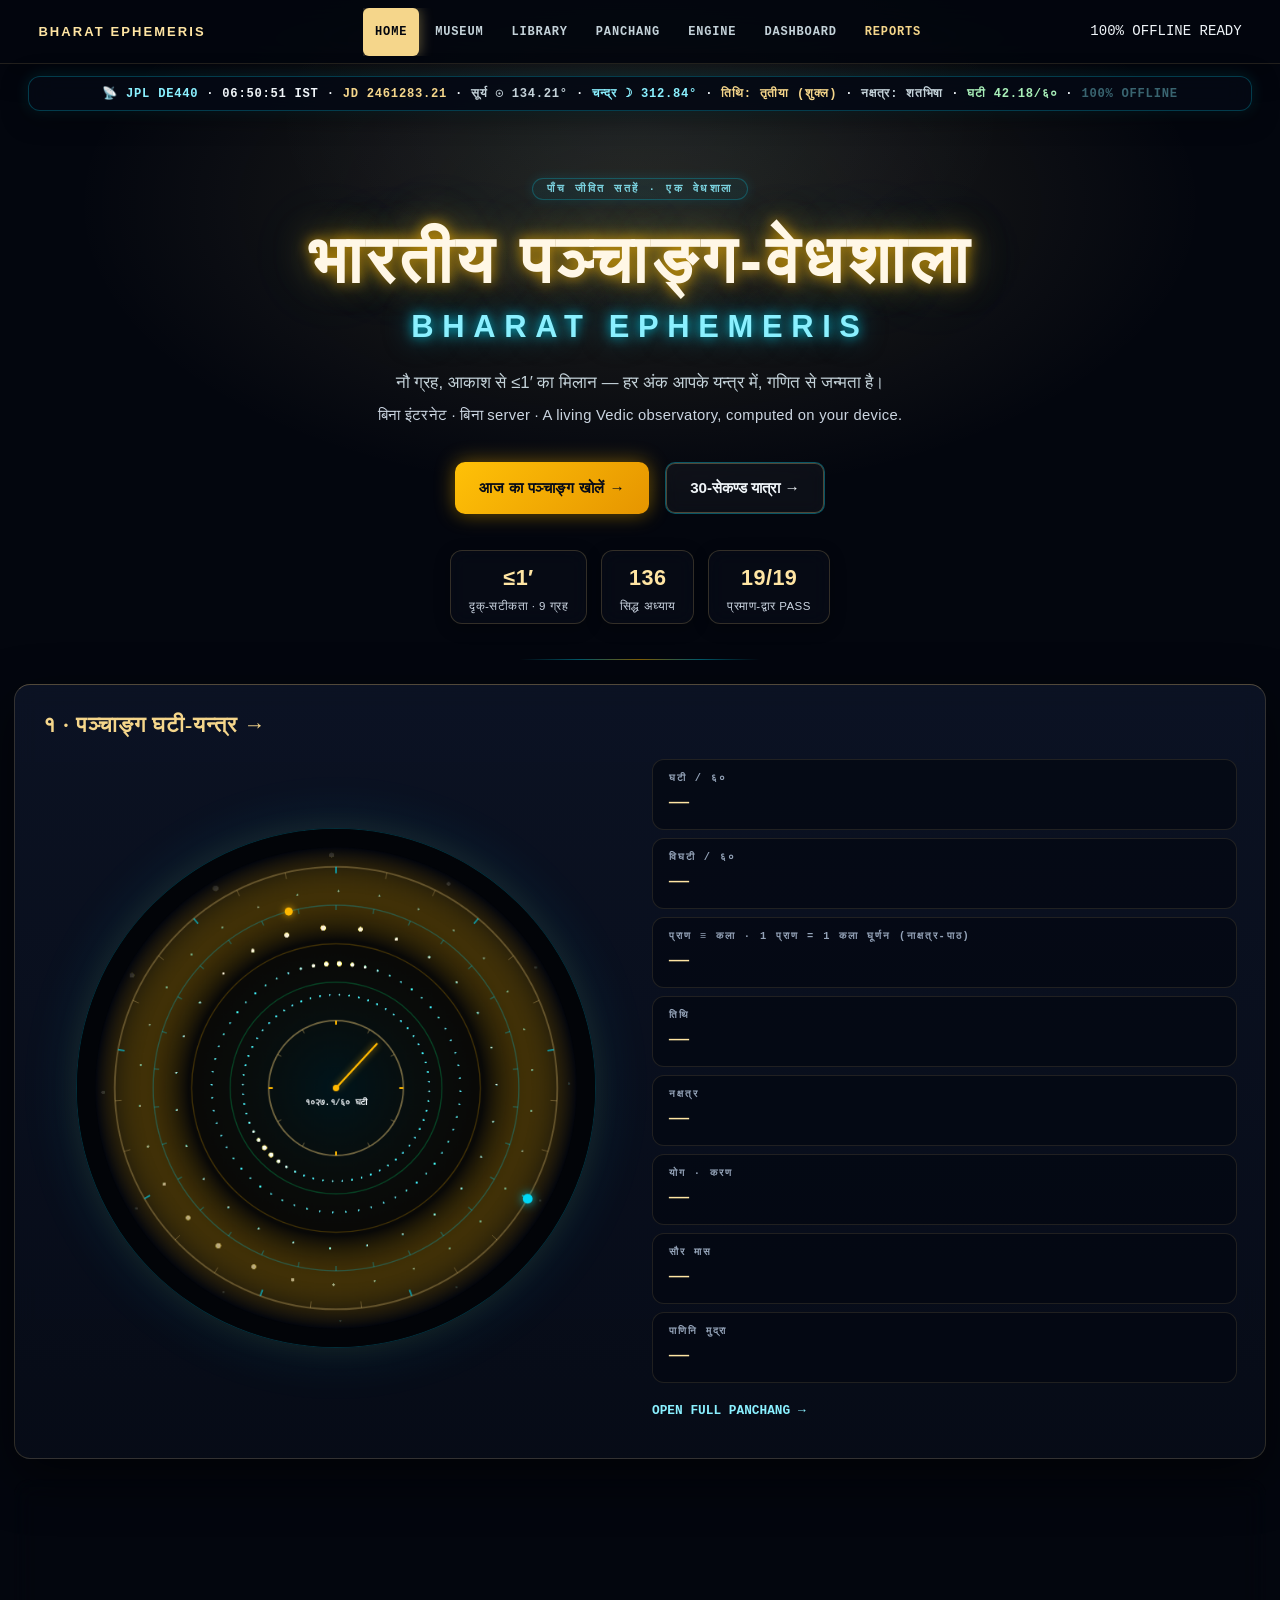
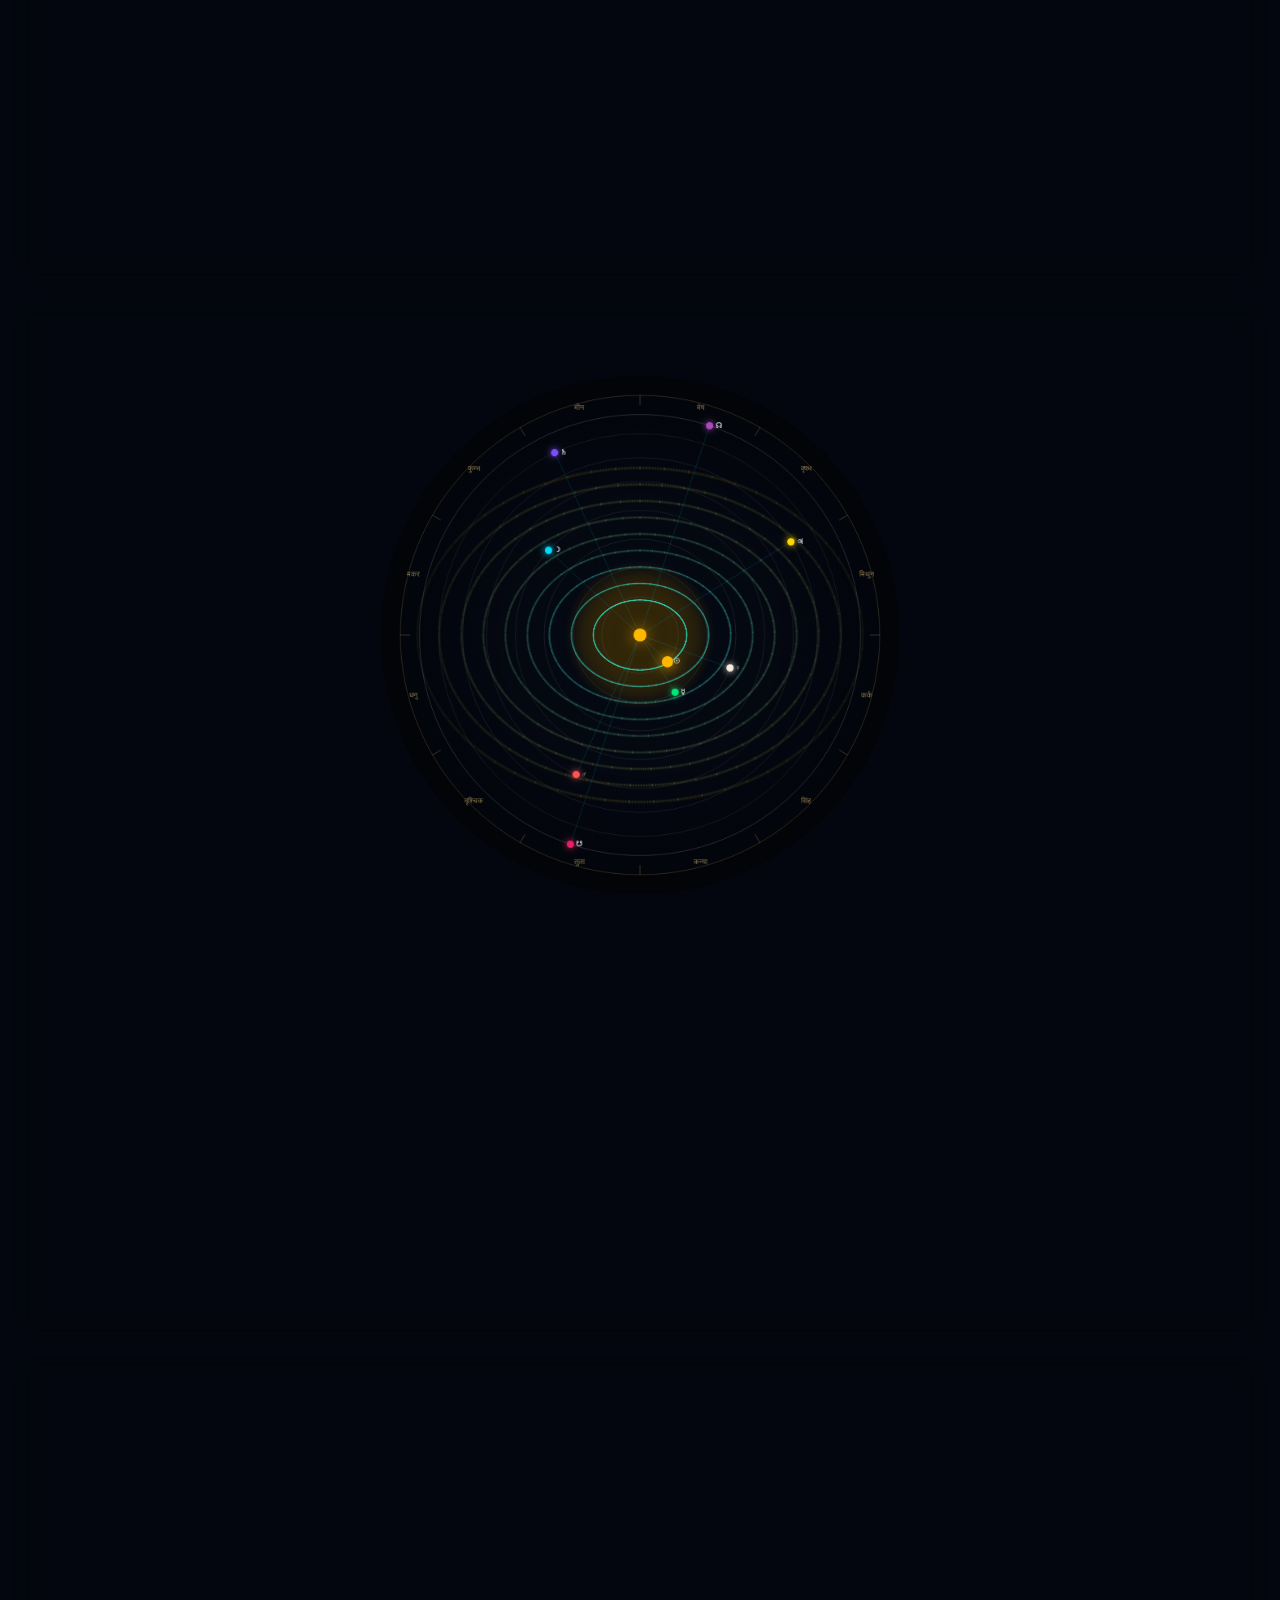
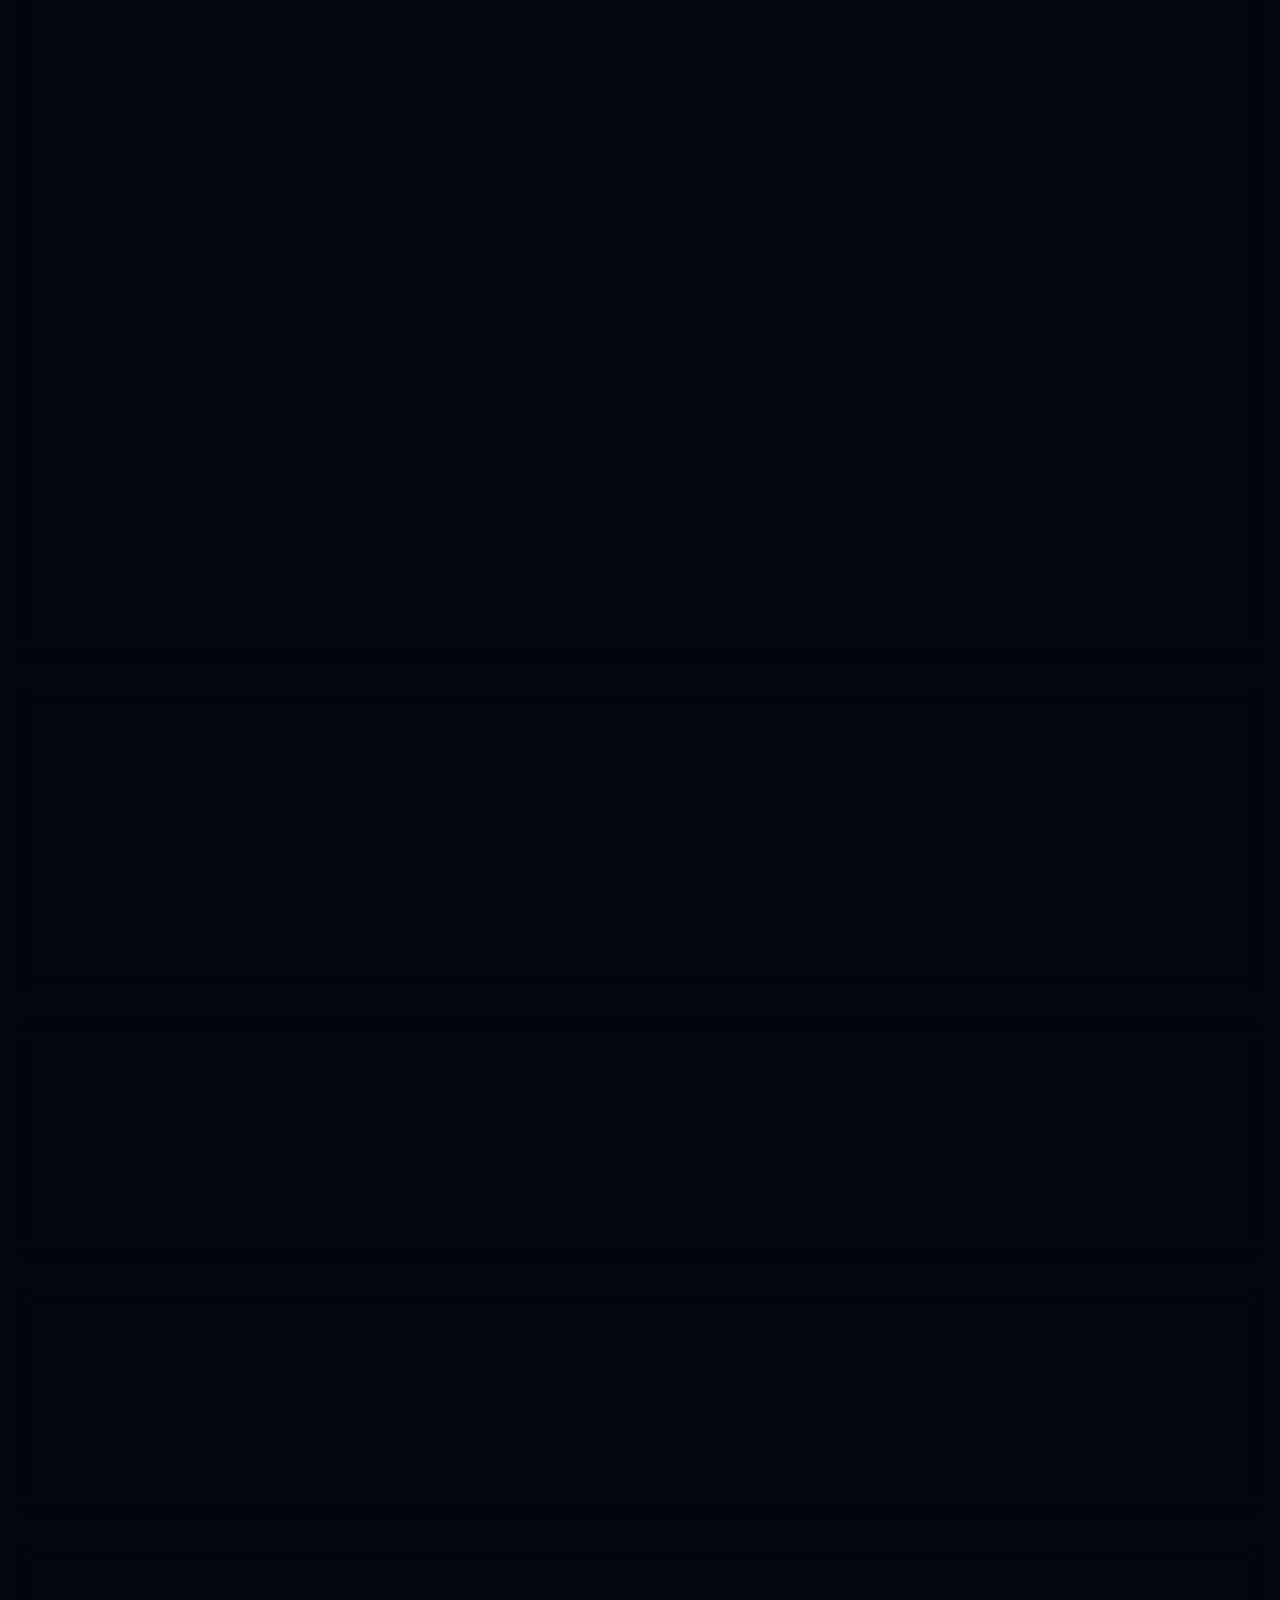
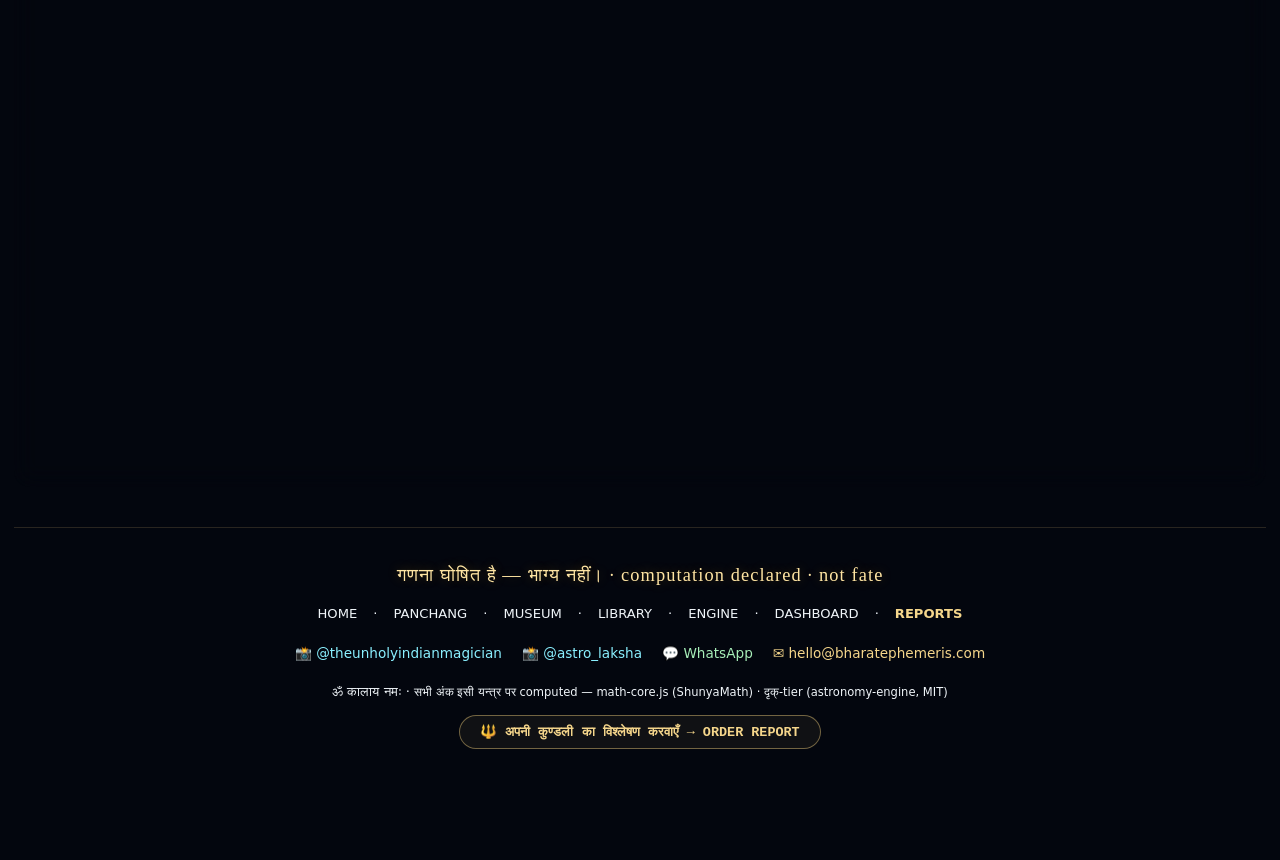
==== commit 6385b565: "fix(whatsapp): configure operational WhatsApp Business number 917789938993 and apply varga math fixe" ====
--- a/index.html
+++ b/index.html
@@ -312,7 +312,7 @@
       </div>
     </div>
     <div style="text-align:center;margin-top:20px">
-      <a href="https://wa.me/919999999999?text=Namaste%20%F0%9F%99%8F%20I%20want%20to%20order%20a%20Bharat%20Ephemeris%20report" style="color:var(--green,#6dffba);font:700 0.85rem var(--font-mono,monospace);text-decoration:none" target="_blank" rel="noopener">💬 WhatsApp पर सीधे order करें →</a>
+      <a href="https://wa.me/917789938993?text=Namaste%20%F0%9F%99%8F%20I%20want%20to%20order%20a%20Bharat%20Ephemeris%20report" style="color:var(--green,#6dffba);font:700 0.85rem var(--font-mono,monospace);text-decoration:none" target="_blank" rel="noopener">💬 WhatsApp पर सीधे order करें →</a>
       <span style="margin:0 12px;color:var(--dim)">·</span>
       <a href="https://instagram.com/astro_laksha" style="color:var(--cyan);font:700 0.85rem var(--font-mono,monospace);text-decoration:none" target="_blank" rel="noopener">📸 @astro_laksha</a>
     </div>
@@ -474,7 +474,7 @@
     <div style="margin:16px 0;display:flex;gap:20px;justify-content:center;flex-wrap:wrap;font-size:0.85rem">
       <a href="https://instagram.com/theunholyindianmagician" target="_blank" rel="noopener" style="color:var(--cyan);text-decoration:none">📸 @theunholyindianmagician</a>
       <a href="https://instagram.com/astro_laksha" target="_blank" rel="noopener" style="color:var(--cyan);text-decoration:none">📸 @astro_laksha</a>
-      <a href="https://wa.me/919999999999" target="_blank" rel="noopener" style="color:var(--green,#6dffba);text-decoration:none">💬 WhatsApp</a>
+      <a href="https://wa.me/917789938993" target="_blank" rel="noopener" style="color:var(--green,#6dffba);text-decoration:none">💬 WhatsApp</a>
       <a href="mailto:hello@bharatephemeris.com" style="color:var(--gold);text-decoration:none">✉️ hello@bharatephemeris.com</a>
     </div>
     ॐ कालाय नमः · <span style="font-size:.72rem">सभी अंक इसी यन्त्र पर computed — math-core.js (ShunyaMath) · दृक्-tier (astronomy-engine, MIT)</span><br/>
